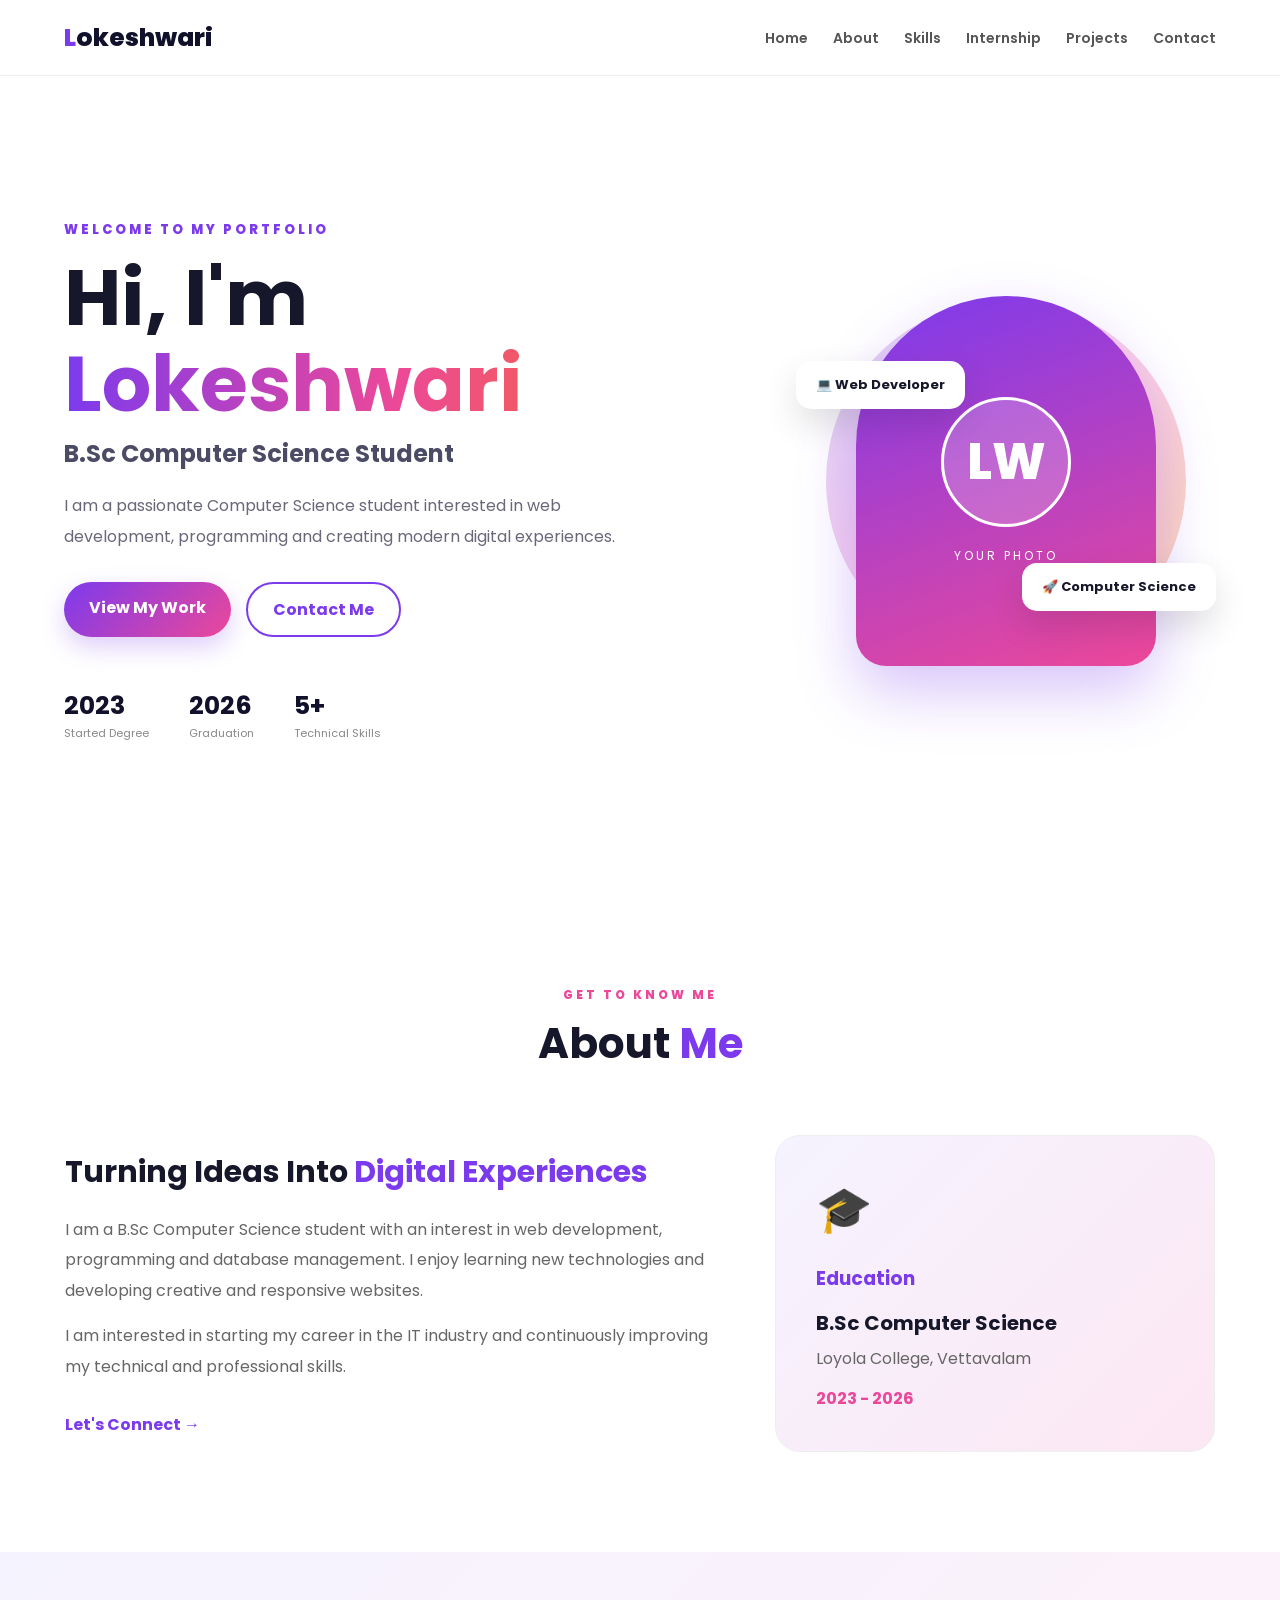
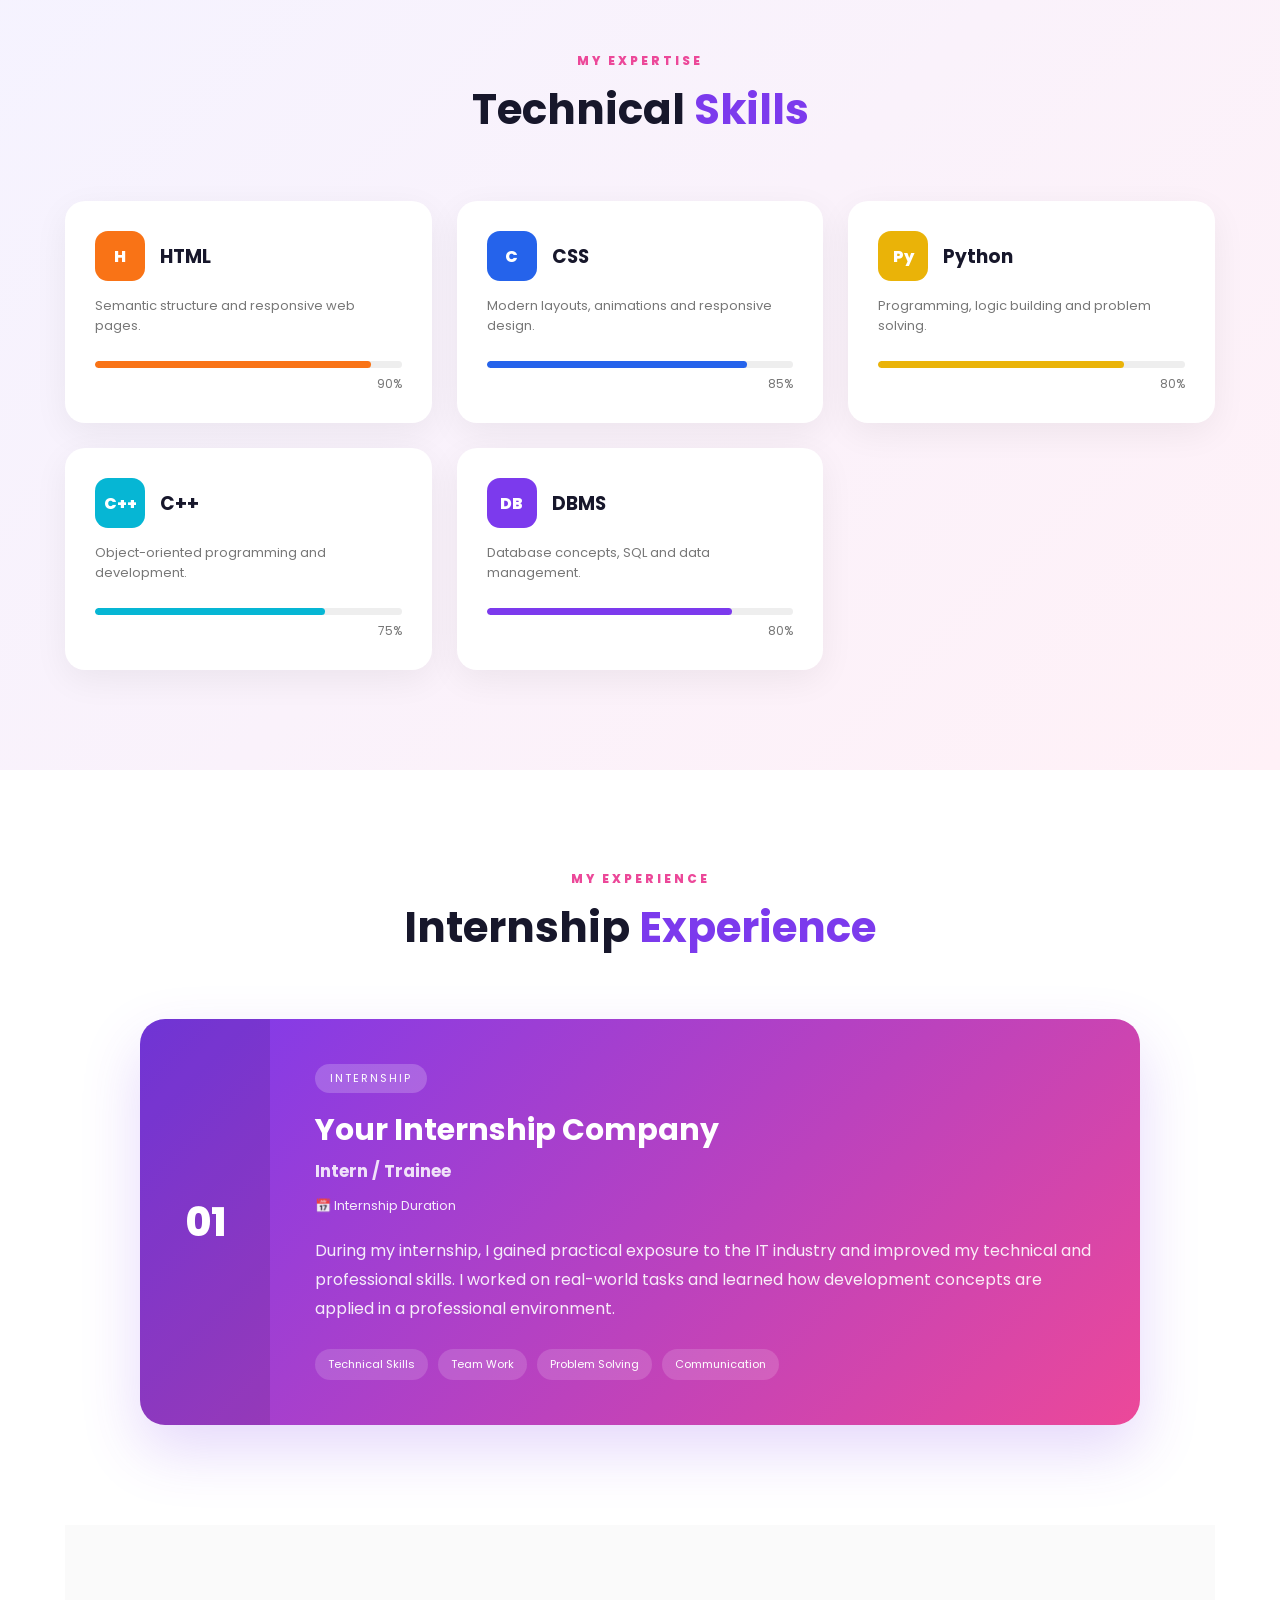
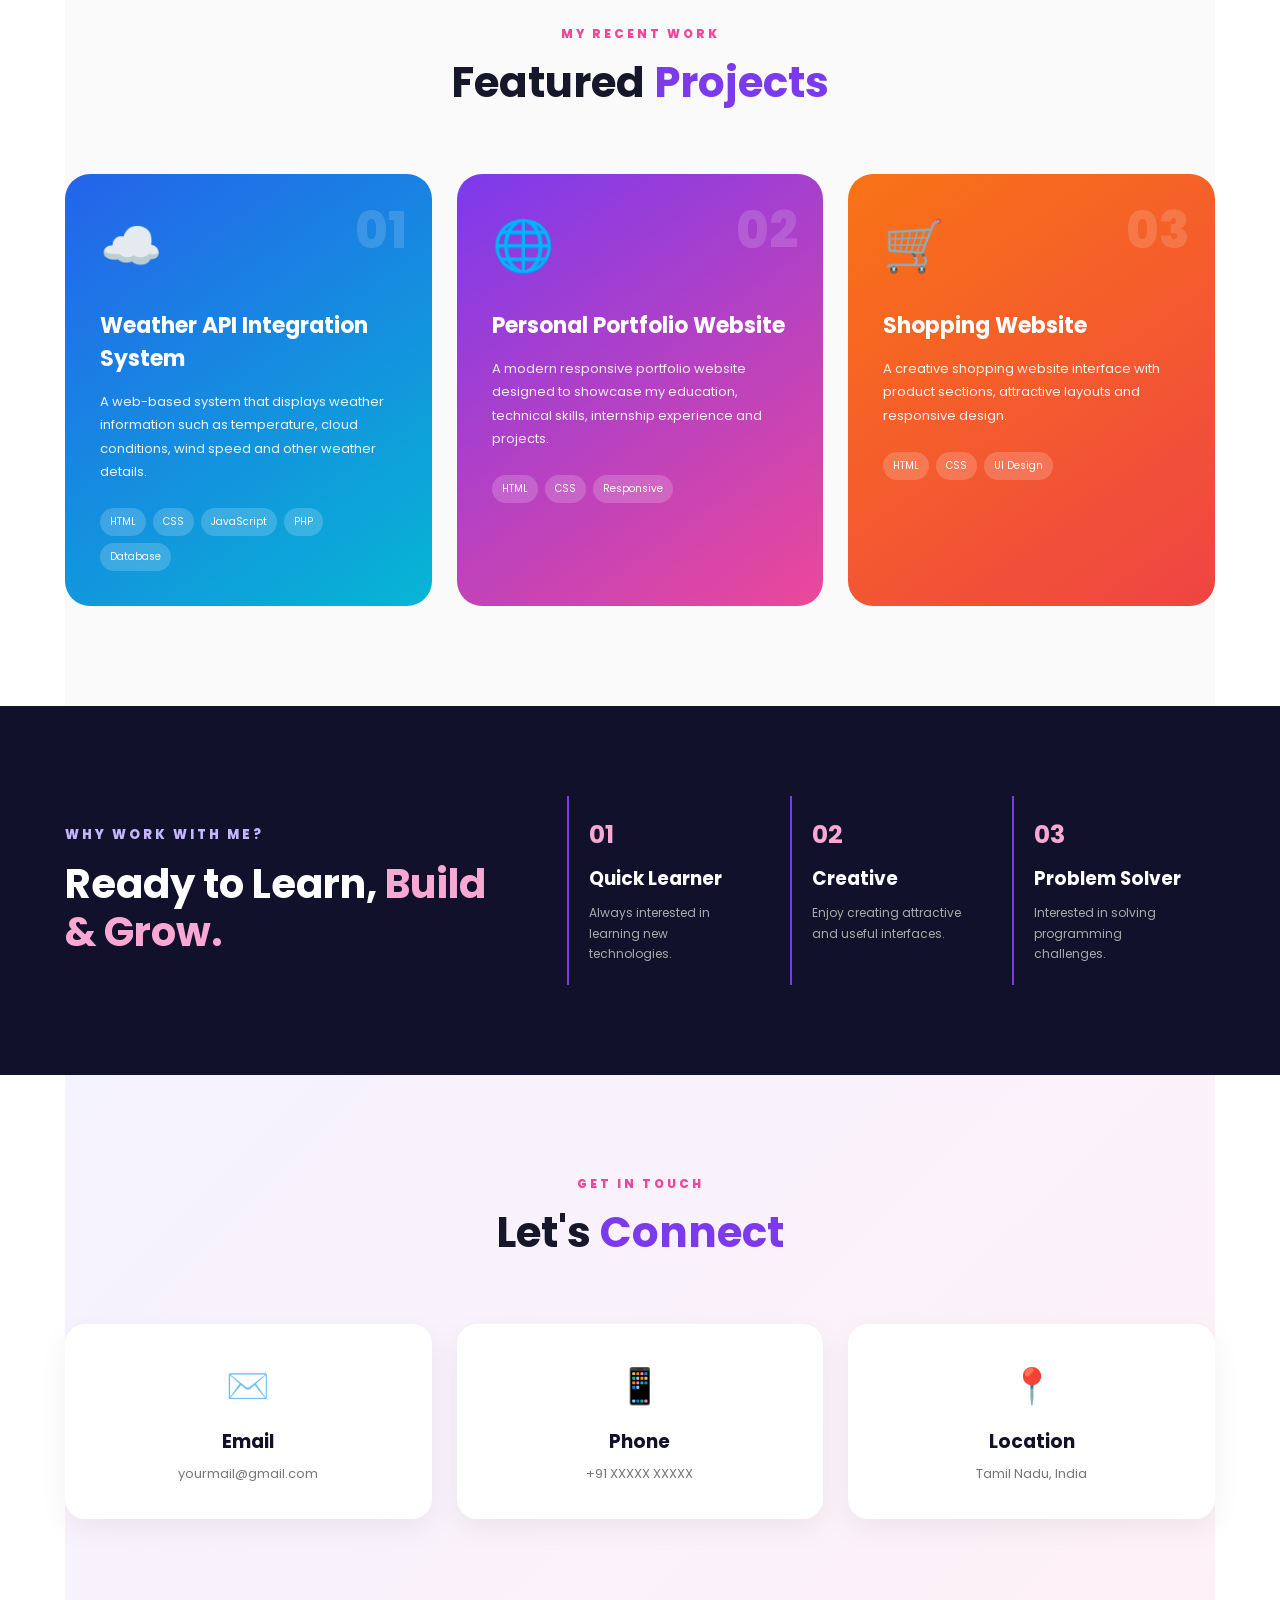
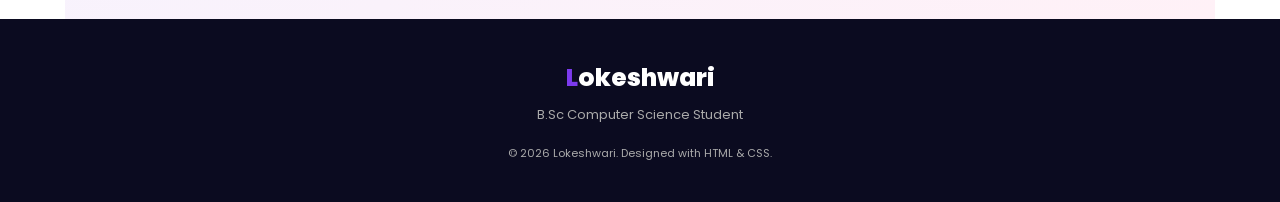
==== index.html @ a5ef6fe6 "file name" ====
<!DOCTYPE html>
<html lang="en">
<head>
    <meta charset="UTF-8">

    <meta name="viewport"
          content="width=device-width, initial-scale=1.0">

    <title>Lokeshwari | Portfolio</title>

    <link rel="stylesheet" href="./portfolio.css">

    <!-- Google Font -->
    <link rel="preconnect" href="https://fonts.googleapis.com">
    <link rel="preconnect"
          href="https://fonts.gstatic.com"
          crossorigin>
    <link href="https://fonts.googleapis.com/css2?family=Poppins:wght@300;400;500;600;700;800&display=swap"
          rel="stylesheet">
</head>

<body>

<!-- ================= NAVBAR ================= -->

<header>
    <nav class="navbar">

        <a href="#home" class="logo">
            <span>L</span>okeshwari
        </a>

        <ul class="nav-links">
            <li><a href="#home">Home</a></li>
            <li><a href="#about">About</a></li>
            <li><a href="#skills">Skills</a></li>
            <li><a href="#internship">Internship</a></li>
            <li><a href="#projects">Projects</a></li>
            <li><a href="#contact">Contact</a></li>
        </ul>

    </nav>
</header>


<!-- ================= HOME ================= -->

<section id="home" class="hero">

    <div class="hero-content">

        <p class="small-title">WELCOME TO MY PORTFOLIO</p>

        <h1>
            Hi, I'm
            <span>Lokeshwari</span>
        </h1>

        <h2>
            B.Sc Computer Science Student
        </h2>

        <p class="hero-description">
            I am a passionate Computer Science student interested in
            web development, programming and creating modern digital
            experiences.
        </p>

        <div class="hero-buttons">
            <a href="#projects" class="btn primary">
                View My Work
            </a>

            <a href="#contact" class="btn secondary">
                Contact Me
            </a>
        </div>

        <div class="quick-info">
            <div>
                <strong>2023</strong>
                <small>Started Degree</small>
            </div>

            <div>
                <strong>2026</strong>
                <small>Graduation</small>
            </div>

            <div>
                <strong>5+</strong>
                <small>Technical Skills</small>
            </div>
        </div>

    </div>


    <div class="hero-photo">

        <div class="circle-bg"></div>

        <!-- Replace this with your photo -->
        <div class="photo-placeholder">
            <div>LW</div>
            <p>YOUR PHOTO</p>
        </div>

        <div class="floating-card card-one">
            💻 Web Developer
        </div>

        <div class="floating-card card-two">
            🚀 Computer Science
        </div>

    </div>

</section>


<!-- ================= ABOUT ================= -->

<section id="about" class="section">

    <div class="section-heading">
        <p>GET TO KNOW ME</p>
        <h2>About <span>Me</span></h2>
    </div>

    <div class="about-grid">

        <div class="about-text">

            <h3>
                Turning Ideas Into
                <span>Digital Experiences</span>
            </h3>

            <p>
                I am a B.Sc Computer Science student with an interest
                in web development, programming and database management.
                I enjoy learning new technologies and developing
                creative and responsive websites.
            </p>

            <p>
                I am interested in starting my career in the IT industry
                and continuously improving my technical and professional
                skills.
            </p>

            <a href="#contact" class="text-link">
                Let's Connect →
            </a>

        </div>


        <div class="education-card">

            <div class="card-icon">🎓</div>

            <h3>Education</h3>

            <h4>B.Sc Computer Science</h4>

            <p>Loyola College, Vettavalam</p>

            <span>2023 - 2026</span>

        </div>

    </div>

</section>


<!-- ================= SKILLS ================= -->

<section id="skills" class="section skills-section">

    <div class="section-heading">
        <p>MY EXPERTISE</p>
        <h2>Technical <span>Skills</span></h2>
    </div>


    <div class="skills-grid">

        <div class="skill-card">
            <div class="skill-top">
                <div class="skill-icon html">H</div>
                <h3>HTML</h3>
            </div>

            <p>Semantic structure and responsive web pages.</p>

            <div class="skill-bar">
                <div class="skill-progress html-progress"></div>
            </div>

            <span>90%</span>
        </div>


        <div class="skill-card">
            <div class="skill-top">
                <div class="skill-icon css">C</div>
                <h3>CSS</h3>
            </div>

            <p>Modern layouts, animations and responsive design.</p>

            <div class="skill-bar">
                <div class="skill-progress css-progress"></div>
            </div>

            <span>85%</span>
        </div>


        <div class="skill-card">
            <div class="skill-top">
                <div class="skill-icon python">Py</div>
                <h3>Python</h3>
            </div>

            <p>Programming, logic building and problem solving.</p>

            <div class="skill-bar">
                <div class="skill-progress python-progress"></div>
            </div>

            <span>80%</span>
        </div>


        <div class="skill-card">
            <div class="skill-top">
                <div class="skill-icon cpp">C++</div>
                <h3>C++</h3>
            </div>

            <p>Object-oriented programming and development.</p>

            <div class="skill-bar">
                <div class="skill-progress cpp-progress"></div>
            </div>

            <span>75%</span>
        </div>


        <div class="skill-card">
            <div class="skill-top">
                <div class="skill-icon db">DB</div>
                <h3>DBMS</h3>
            </div>

            <p>Database concepts, SQL and data management.</p>

            <div class="skill-bar">
                <div class="skill-progress db-progress"></div>
            </div>

            <span>80%</span>
        </div>

    </div>

</section>


<!-- ================= INTERNSHIP ================= -->

<section id="internship" class="section internship-section">

    <div class="section-heading">
        <p>MY EXPERIENCE</p>
        <h2>Internship <span>Experience</span></h2>
    </div>


    <div class="internship-card">

        <div class="internship-number">
            01
        </div>

        <div class="internship-content">

            <div class="internship-tag">
                INTERNSHIP
            </div>

            <h3>Your Internship Company</h3>

            <h4>Intern / Trainee</h4>

            <p class="duration">
                📅 Internship Duration
            </p>

            <p>
                During my internship, I gained practical exposure to
                the IT industry and improved my technical and
                professional skills. I worked on real-world tasks and
                learned how development concepts are applied in a
                professional environment.
            </p>

            <div class="internship-skills">
                <span>Technical Skills</span>
                <span>Team Work</span>
                <span>Problem Solving</span>
                <span>Communication</span>
            </div>

        </div>

    </div>

</section>


<!-- ================= PROJECTS ================= -->

<section id="projects" class="section projects-section">

    <div class="section-heading">
        <p>MY RECENT WORK</p>
        <h2>Featured <span>Projects</span></h2>
    </div>


    <div class="projects-grid">


        <!-- Project 1 -->

        <article class="project-card project-one">

            <div class="project-number">
                01
            </div>

            <div class="project-icon">
                ☁️
            </div>

            <h3>
                Weather API Integration System
            </h3>

            <p>
                A web-based system that displays weather information
                such as temperature, cloud conditions, wind speed and
                other weather details.
            </p>

            <div class="project-tech">
                <span>HTML</span>
                <span>CSS</span>
                <span>JavaScript</span>
                <span>PHP</span>
                <span>Database</span>
            </div>

        </article>


        <!-- Project 2 -->

        <article class="project-card project-two">

            <div class="project-number">
                02
            </div>

            <div class="project-icon">
                🌐
            </div>

            <h3>
                Personal Portfolio Website
            </h3>

            <p>
                A modern responsive portfolio website designed to
                showcase my education, technical skills, internship
                experience and projects.
            </p>

            <div class="project-tech">
                <span>HTML</span>
                <span>CSS</span>
                <span>Responsive</span>
            </div>

        </article>


        <!-- Project 3 -->

        <article class="project-card project-three">

            <div class="project-number">
                03
            </div>

            <div class="project-icon">
                🛒
            </div>

            <h3>
                Shopping Website
            </h3>

            <p>
                A creative shopping website interface with product
                sections, attractive layouts and responsive design.
            </p>

            <div class="project-tech">
                <span>HTML</span>
                <span>CSS</span>
                <span>UI Design</span>
            </div>

        </article>

    </div>

</section>


<!-- ================= WHY ME ================= -->

<section class="why-section">

    <div class="why-content">

        <div>
            <p class="small-title">
                WHY WORK WITH ME?
            </p>

            <h2>
                Ready to Learn,
                <span>Build & Grow.</span>
            </h2>
        </div>


        <div class="why-grid">

            <div>
                <strong>01</strong>
                <h3>Quick Learner</h3>
                <p>
                    Always interested in learning new technologies.
                </p>
            </div>

            <div>
                <strong>02</strong>
                <h3>Creative</h3>
                <p>
                    Enjoy creating attractive and useful interfaces.
                </p>
            </div>

            <div>
                <strong>03</strong>
                <h3>Problem Solver</h3>
                <p>
                    Interested in solving programming challenges.
                </p>
            </div>

        </div>

    </div>

</section>


<!-- ================= CONTACT ================= -->

<section id="contact" class="section contact-section">

    <div class="section-heading">
        <p>GET IN TOUCH</p>
        <h2>Let's <span>Connect</span></h2>
    </div>


    <div class="contact-grid">

        <a href="mailto:yourmail@gmail.com"
           class="contact-card">

            <div>✉️</div>

            <h3>Email</h3>

            <p>
                yourmail@gmail.com
            </p>

        </a>


        <a href="tel:+910000000000"
           class="contact-card">

            <div>📱</div>

            <h3>Phone</h3>

            <p>
                +91 XXXXX XXXXX
            </p>

        </a>


        <div class="contact-card">

            <div>📍</div>

            <h3>Location</h3>

            <p>
                Tamil Nadu, India
            </p>

        </div>

    </div>

</section>


<!-- ================= FOOTER ================= -->

<footer>

    <div class="footer-logo">
        <span>L</span>okeshwari
    </div>

    <p>
        B.Sc Computer Science Student
    </p>

    <p class="copyright">
        © 2026 Lokeshwari. Designed with HTML & CSS.
    </p>

</footer>

</body>
</html>
---- portfolio.css ----
/* =================================================
   GLOBAL
================================================= */

* {
    margin: 0;
    padding: 0;
    box-sizing: border-box;
}

html {
    scroll-behavior: smooth;
}

body {
    font-family: "Poppins", sans-serif;
    background: #fff;
    color: #17172b;
    overflow-x: hidden;
}

a {
    text-decoration: none;
}

:root {
    --purple: #7c3aed;
    --pink: #ec4899;
    --blue: #2563eb;
    --cyan: #06b6d4;
    --orange: #f97316;
    --dark: #11112b;
    --light: #f7f5ff;
}


/* =================================================
   NAVBAR
================================================= */

header {
    position: sticky;
    top: 0;
    z-index: 999;

    background: rgba(255,255,255,0.95);

    backdrop-filter: blur(15px);

    border-bottom: 1px solid #eee;
}

.navbar {
    width: 90%;
    max-width: 1250px;

    min-height: 75px;

    margin: auto;

    display: flex;
    justify-content: space-between;
    align-items: center;
}

.logo {
    font-size: 25px;
    font-weight: 800;

    color: var(--dark);
}

.logo span,
.footer-logo span {
    color: var(--purple);
}

.nav-links {
    display: flex;

    list-style: none;

    gap: 25px;
}

.nav-links a {
    color: #555;

    font-size: 14px;
    font-weight: 600;

    transition: 0.3s;
}

.nav-links a:hover {
    color: var(--purple);
}


/* =================================================
   HERO
================================================= */

.hero {
    min-height: 90vh;

    width: 90%;
    max-width: 1250px;

    margin: auto;

    display: flex;

    align-items: center;

    justify-content: space-between;

    gap: 70px;
}

.hero-content {
    flex: 1;
}

.small-title {
    color: var(--purple);

    font-size: 13px;

    font-weight: 800;

    letter-spacing: 3px;

    margin-bottom: 15px;
}

.hero h1 {
    font-size: clamp(45px, 7vw, 78px);

    line-height: 1.1;

    margin-bottom: 10px;
}

.hero h1 span {
    display: block;

    background:
        linear-gradient(
            90deg,
            #7c3aed,
            #ec4899,
            #f97316
        );

    -webkit-background-clip: text;

    color: transparent;
}

.hero h2 {
    font-size: 24px;

    color: #4b4b65;

    margin-bottom: 20px;
}

.hero-description {
    max-width: 600px;

    color: #68687a;

    line-height: 1.9;

    margin-bottom: 30px;
}


/* BUTTONS */

.hero-buttons {
    display: flex;

    gap: 15px;

    flex-wrap: wrap;
}

.btn {
    padding: 13px 25px;

    border-radius: 50px;

    font-weight: 700;

    transition: 0.3s;
}

.primary {
    color: white;

    background:
        linear-gradient(
            135deg,
            var(--purple),
            var(--pink)
        );

    box-shadow:
        0 10px 25px rgba(124,58,237,.25);
}

.primary:hover {
    transform: translateY(-4px);

    box-shadow:
        0 15px 30px rgba(124,58,237,.35);
}

.secondary {
    color: var(--purple);

    border: 2px solid var(--purple);
}

.secondary:hover {
    background: var(--purple);

    color: white;
}


/* QUICK INFO */

.quick-info {
    display: flex;

    gap: 40px;

    margin-top: 50px;
}

.quick-info div {
    display: flex;

    flex-direction: column;
}

.quick-info strong {
    font-size: 25px;

    color: var(--dark);
}

.quick-info small {
    color: #888;

    font-size: 11px;
}


/* =================================================
   HERO PHOTO
================================================= */

.hero-photo {
    width: 420px;

    height: 500px;

    position: relative;

    display: flex;

    justify-content: center;

    align-items: center;
}

.circle-bg {
    position: absolute;

    width: 360px;
    height: 360px;

    border-radius: 50%;

    background:
        linear-gradient(
            135deg,
            #ddd6fe,
            #fbcfe8,
            #fed7aa
        );

    animation: float 5s ease-in-out infinite;
}

.photo-placeholder {
    position: relative;

    width: 300px;
    height: 370px;

    border-radius: 150px 150px 30px 30px;

    background:
        linear-gradient(
            160deg,
            #7c3aed,
            #ec4899
        );

    display: flex;

    flex-direction: column;

    justify-content: center;

    align-items: center;

    color: white;

    box-shadow:
        0 25px 60px rgba(124,58,237,.3);
}

.photo-placeholder div {
    width: 130px;
    height: 130px;

    border-radius: 50%;

    background: rgba(255,255,255,.2);

    border: 3px solid white;

    display: flex;

    align-items: center;
    justify-content: center;

    font-size: 50px;

    font-weight: 800;
}

.photo-placeholder p {
    margin-top: 20px;

    font-size: 12px;

    letter-spacing: 3px;
}


/* FLOATING CARDS */

.floating-card {
    position: absolute;

    background: white;

    padding: 14px 20px;

    border-radius: 15px;

    font-size: 13px;

    font-weight: 700;

    box-shadow:
        0 15px 35px rgba(0,0,0,.12);

    animation: floating 4s ease-in-out infinite;
}

.card-one {
    left: 0;

    top: 130px;
}

.card-two {
    right: 0;

    bottom: 120px;

    animation-delay: 1s;
}

@keyframes floating {
    0%,100% {
        transform: translateY(0);
    }

    50% {
        transform: translateY(-12px);
    }
}

@keyframes float {
    0%,100% {
        transform: translateY(0);
    }

    50% {
        transform: translateY(-15px);
    }
}


/* =================================================
   COMMON SECTION
================================================= */

.section {
    width: 90%;

    max-width: 1150px;

    margin: auto;

    padding: 100px 0;
}

.section-heading {
    text-align: center;

    margin-bottom: 60px;
}

.section-heading p {
    color: var(--pink);

    font-size: 12px;

    font-weight: 800;

    letter-spacing: 3px;

    margin-bottom: 8px;
}

.section-heading h2 {
    font-size: 42px;
}

.section-heading h2 span {
    color: var(--purple);
}


/* =================================================
   ABOUT
================================================= */

.about-grid {
    display: grid;

    grid-template-columns: 1.5fr 1fr;

    gap: 50px;

    align-items: center;
}

.about-text h3 {
    font-size: 30px;

    margin-bottom: 20px;
}

.about-text h3 span {
    color: var(--purple);
}

.about-text p {
    color: #666;

    line-height: 1.9;

    margin-bottom: 15px;
}

.text-link {
    display: inline-block;

    margin-top: 15px;

    color: var(--purple);

    font-weight: 700;
}

.education-card {
    padding: 40px;

    border-radius: 25px;

    background:
        linear-gradient(
            135deg,
            #f5f3ff,
            #fce7f3
        );

    border: 1px solid #eee;
}

.card-icon {
    font-size: 45px;

    margin-bottom: 20px;
}

.education-card h3 {
    color: var(--purple);

    margin-bottom: 15px;
}

.education-card h4 {
    font-size: 20px;

    margin-bottom: 8px;
}

.education-card p {
    color: #666;

    margin-bottom: 15px;
}

.education-card span {
    color: var(--pink);

    font-weight: 700;
}


/* =================================================
   SKILLS
================================================= */

.skills-section {
    width: 100%;

    max-width: none;

    padding-left: 5%;
    padding-right: 5%;

    background:
        linear-gradient(
            135deg,
            #f5f3ff,
            #fff1f7
        );
}

.skills-grid {
    max-width: 1150px;

    margin: auto;

    display: grid;

    grid-template-columns:
        repeat(3, 1fr);

    gap: 25px;
}

.skill-card {
    background: white;

    padding: 30px;

    border-radius: 20px;

    box-shadow:
        0 10px 35px rgba(0,0,0,.06);

    transition: .3s;
}

.skill-card:hover {
    transform: translateY(-8px);
}

.skill-top {
    display: flex;

    align-items: center;

    gap: 15px;

    margin-bottom: 15px;
}

.skill-icon {
    width: 50px;
    height: 50px;

    border-radius: 13px;

    display: flex;

    justify-content: center;
    align-items: center;

    color: white;

    font-weight: 800;
}

.html {
    background: #f97316;
}

.css {
    background: #2563eb;
}

.python {
    background: #eab308;
}

.cpp {
    background: #06b6d4;
}

.db {
    background: #7c3aed;
}

.skill-card > p {
    color: #777;

    font-size: 13px;

    min-height: 45px;
}

.skill-bar {
    height: 7px;

    background: #eee;

    border-radius: 20px;

    margin-top: 20px;

    overflow: hidden;
}

.skill-progress {
    height: 100%;

    border-radius: 20px;
}

.html-progress {
    width: 90%;
    background: #f97316;
}

.css-progress {
    width: 85%;
    background: #2563eb;
}

.python-progress {
    width: 80%;
    background: #eab308;
}

.cpp-progress {
    width: 75%;
    background: #06b6d4;
}

.db-progress {
    width: 80%;
    background: #7c3aed;
}

.skill-card > span {
    display: block;

    text-align: right;

    font-size: 12px;

    color: #777;

    margin-top: 7px;
}


/* =================================================
   INTERNSHIP
================================================= */

.internship-section {
    background: white;
}

.internship-card {
    max-width: 1000px;

    margin: auto;

    display: grid;

    grid-template-columns: 130px 1fr;

    overflow: hidden;

    border-radius: 25px;

    background:
        linear-gradient(
            135deg,
            #7c3aed,
            #ec4899
        );

    color: white;

    box-shadow:
        0 25px 60px rgba(124,58,237,.2);
}

.internship-number {
    display: flex;

    justify-content: center;
    align-items: center;

    font-size: 40px;

    font-weight: 800;

    background: rgba(0,0,0,.1);
}

.internship-content {
    padding: 45px;
}

.internship-tag {
    display: inline-block;

    padding: 6px 15px;

    border-radius: 50px;

    background: rgba(255,255,255,.2);

    font-size: 11px;

    letter-spacing: 2px;

    margin-bottom: 15px;
}

.internship-content h3 {
    font-size: 30px;

    margin-bottom: 5px;
}

.internship-content h4 {
    font-size: 17px;

    opacity: .85;

    margin-bottom: 10px;
}

.duration {
    font-size: 13px;

    margin-bottom: 20px;
}

.internship-content > p {
    opacity: .9;

    line-height: 1.8;
}

.internship-skills {
    display: flex;

    flex-wrap: wrap;

    gap: 10px;

    margin-top: 25px;
}

.internship-skills span {
    padding: 7px 13px;

    border-radius: 50px;

    background: rgba(255,255,255,.15);

    font-size: 11px;
}


/* =================================================
   PROJECTS
================================================= */

.projects-section {
    background: #fafafa;
}

.projects-grid {
    display: grid;

    grid-template-columns:
        repeat(3, 1fr);

    gap: 25px;
}

.project-card {
    position: relative;

    padding: 35px;

    min-height: 390px;

    border-radius: 25px;

    color: white;

    overflow: hidden;

    transition: .4s;
}

.project-card:hover {
    transform: translateY(-10px);

    box-shadow:
        0 25px 50px rgba(0,0,0,.15);
}

.project-one {
    background:
        linear-gradient(
            145deg,
            #2563eb,
            #06b6d4
        );
}

.project-two {
    background:
        linear-gradient(
            145deg,
            #7c3aed,
            #ec4899
        );
}

.project-three {
    background:
        linear-gradient(
            145deg,
            #f97316,
            #ef4444
        );
}

.project-number {
    position: absolute;

    top: 20px;

    right: 25px;

    font-size: 50px;

    font-weight: 800;

    opacity: .15;
}

.project-icon {
    font-size: 50px;

    margin-bottom: 25px;
}

.project-card h3 {
    font-size: 22px;

    margin-bottom: 15px;
}

.project-card p {
    font-size: 13px;

    line-height: 1.8;

    opacity: .9;

    margin-bottom: 25px;
}

.project-tech {
    display: flex;

    flex-wrap: wrap;

    gap: 7px;
}

.project-tech span {
    background: rgba(255,255,255,.18);

    padding: 6px 10px;

    border-radius: 50px;

    font-size: 10px;
}


/* =================================================
   WHY ME
================================================= */

.why-section {
    width: 100%;

    padding: 90px 5%;

    background: var(--dark);

    color: white;
}

.why-content {
    max-width: 1150px;

    margin: auto;

    display: grid;

    grid-template-columns: 1fr 1.5fr;

    gap: 70px;

    align-items: center;
}

.why-section .small-title {
    color: #c4b5fd;
}

.why-section h2 {
    font-size: 40px;

    line-height: 1.2;
}

.why-section h2 span {
    color: #f9a8d4;
}

.why-grid {
    display: grid;

    grid-template-columns:
        repeat(3,1fr);

    gap: 20px;
}

.why-grid div {
    padding: 20px;

    border-left: 2px solid #7c3aed;
}

.why-grid strong {
    color: #f9a8d4;

    font-size: 25px;
}

.why-grid h3 {
    margin: 10px 0;
}

.why-grid p {
    color: #aaa;

    font-size: 12px;

    line-height: 1.7;
}


/* =================================================
   CONTACT
================================================= */

.contact-section {
    background:
        linear-gradient(
            135deg,
            #f5f3ff,
            #fff1f7
        );
}

.contact-grid {
    display: grid;

    grid-template-columns:
        repeat(3,1fr);

    gap: 25px;
}

.contact-card {
    padding: 35px;

    background: white;

    border-radius: 20px;

    text-align: center;

    color: var(--dark);

    box-shadow:
        0 10px 30px rgba(0,0,0,.06);

    transition: .3s;
}

.contact-card:hover {
    transform: translateY(-7px);

    color: var(--purple);
}

.contact-card > div {
    font-size: 35px;

    margin-bottom: 15px;
}

.contact-card h3 {
    margin-bottom: 8px;
}

.contact-card p {
    color: #777;

    font-size: 13px;
}


/* =================================================
   FOOTER
================================================= */

footer {
    padding: 40px 20px;

    text-align: center;

    background: #0b0b20;

    color: white;
}

.footer-logo {
    font-size: 25px;

    font-weight: 800;

    margin-bottom: 8px;
}

footer p {
    color: #aaa;

    font-size: 13px;
}

.copyright {
    margin-top: 20px;

    font-size: 11px;
}


/* =================================================
   TABLET
================================================= */

@media (max-width: 950px) {

    .nav-links {
        gap: 12px;
    }

    .nav-links a {
        font-size: 12px;
    }

    .hero {
        gap: 30px;
    }

    .hero-photo {
        width: 350px;
    }

    .photo-placeholder {
        width: 250px;
        height: 320px;
    }

    .circle-bg {
        width: 300px;
        height: 300px;
    }

    .skills-grid {
        grid-template-columns:
            repeat(2,1fr);
    }

    .projects-grid {
        grid-template-columns:
            repeat(2,1fr);
    }

    .why-content {
        grid-template-columns: 1fr;
    }
}


/* =================================================
   MOBILE
================================================= */

@media (max-width: 700px) {

    header {
        position: relative;
    }

    .navbar {
        flex-direction: column;

        padding: 18px 0;

        gap: 15px;
    }

    .nav-links {
        justify-content: center;

        flex-wrap: wrap;

        gap: 10px 15px;
    }


    /* HERO */

    .hero {
        flex-direction: column;

        text-align: center;

        padding: 70px 0;

        min-height: auto;
    }

    .hero-description {
        margin-left: auto;
        margin-right: auto;
    }

    .hero-buttons {
        justify-content: center;
    }

    .quick-info {
        justify-content: center;

        gap: 25px;
    }

    .hero-photo {
        width: 100%;

        height: 400px;
    }

    .card-one {
        left: 5%;
    }

    .card-two {
        right: 5%;
    }


    /* SECTIONS */

    .section {
        padding: 70px 0;
    }

    .section-heading {
        margin-bottom: 40px;
    }

    .section-heading h2 {
        font-size: 32px;
    }


    /* ABOUT */

    .about-grid {
        grid-template-columns: 1fr;

        gap: 30px;
    }


    /* SKILLS */

    .skills-grid {
        grid-template-columns: 1fr;
    }


    /* INTERNSHIP */

    .internship-card {
        grid-template-columns: 1fr;
    }

    .internship-number {
        padding: 15px;

        font-size: 30px;
    }

    .internship-content {
        padding: 30px;
    }


    /* PROJECTS */

    .projects-grid {
        grid-template-columns: 1fr;
    }


    /* WHY */

    .why-section h2 {
        font-size: 32px;
    }

    .why-grid {
        grid-template-columns: 1fr;
    }


    /* CONTACT */

    .contact-grid {
        grid-template-columns: 1fr;
    }
}


/* =================================================
   SMALL MOBILE
================================================= */

@media (max-width: 400px) {

    .hero h1 {
        font-size: 42px;
    }

    .hero h2 {
        font-size: 18px;
    }

    .photo-placeholder {
        width: 220px;
        height: 290px;
    }

    .circle-bg {
        width: 270px;
        height: 270px;
    }

    .floating-card {
        font-size: 10px;

        padding: 10px 12px;
    }

    .quick-info {
        gap: 15px;
    }

    .quick-info strong {
        font-size: 20px;
    }
}
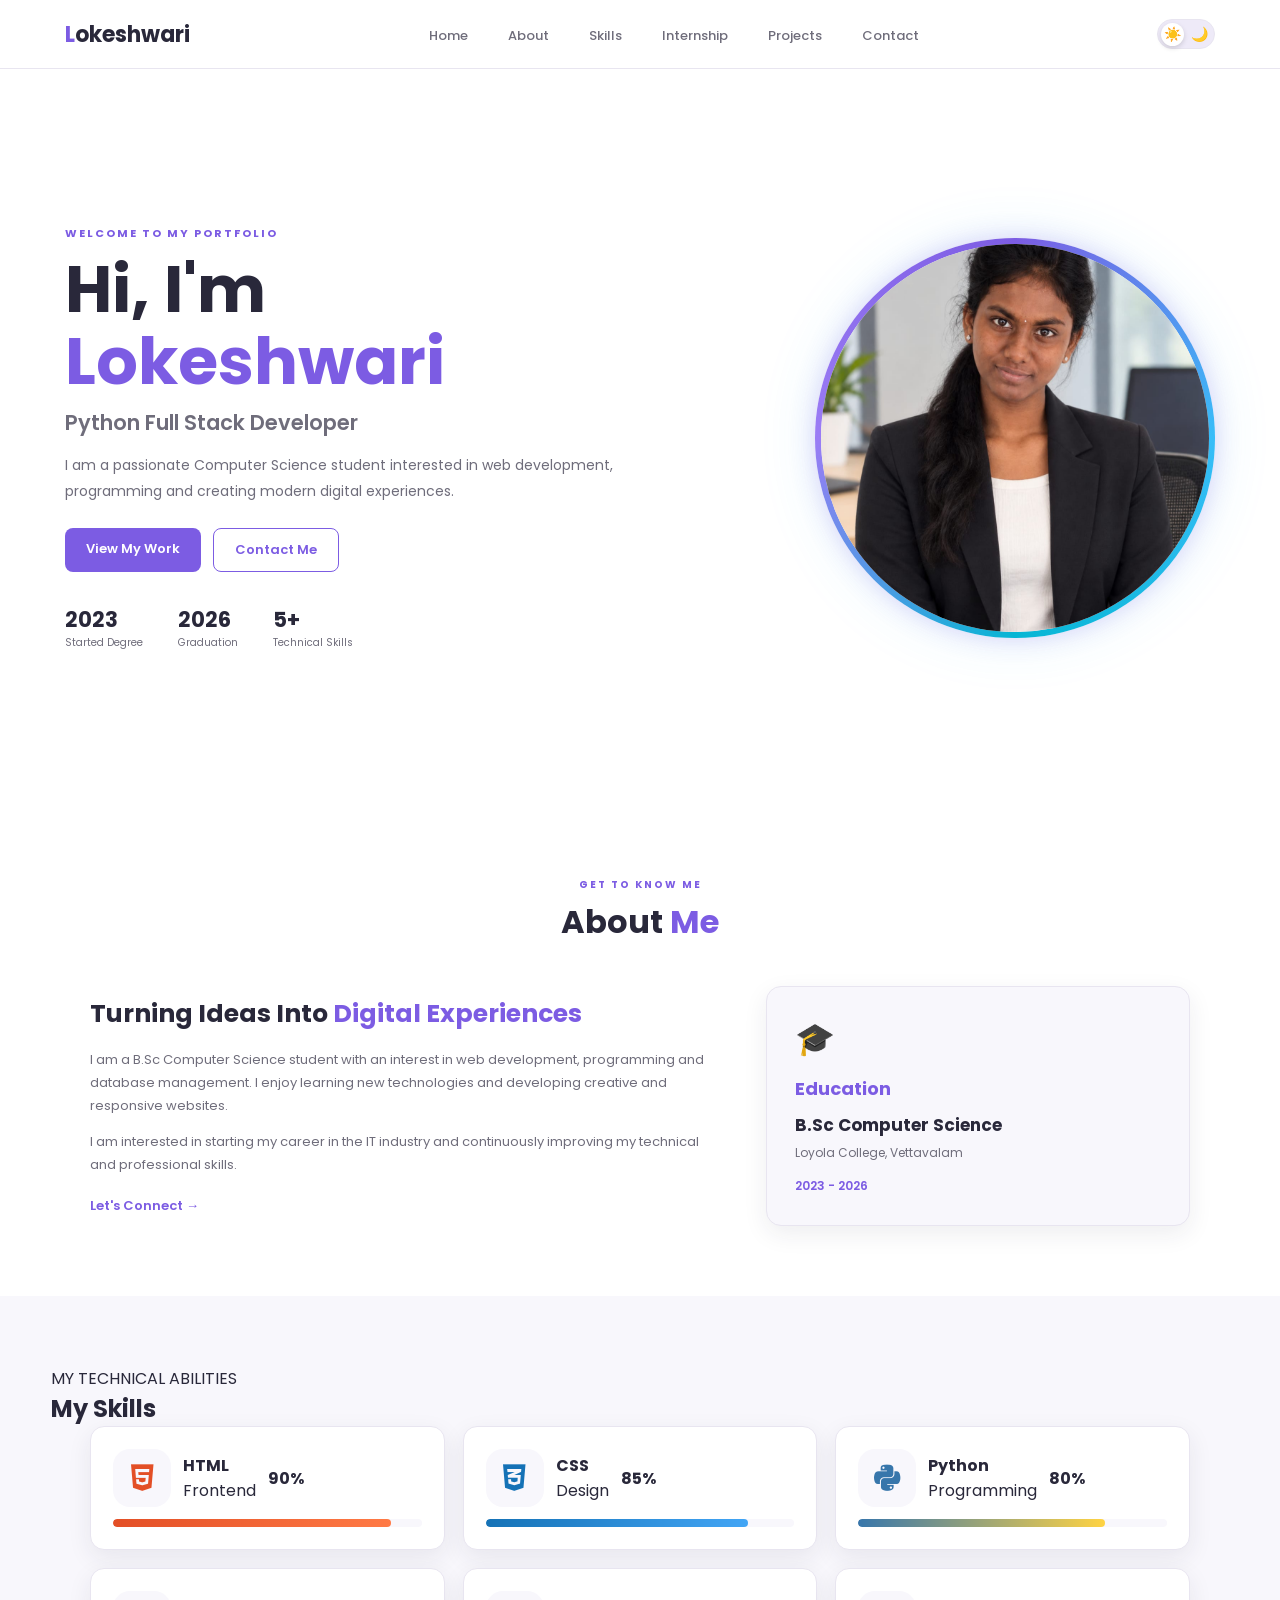
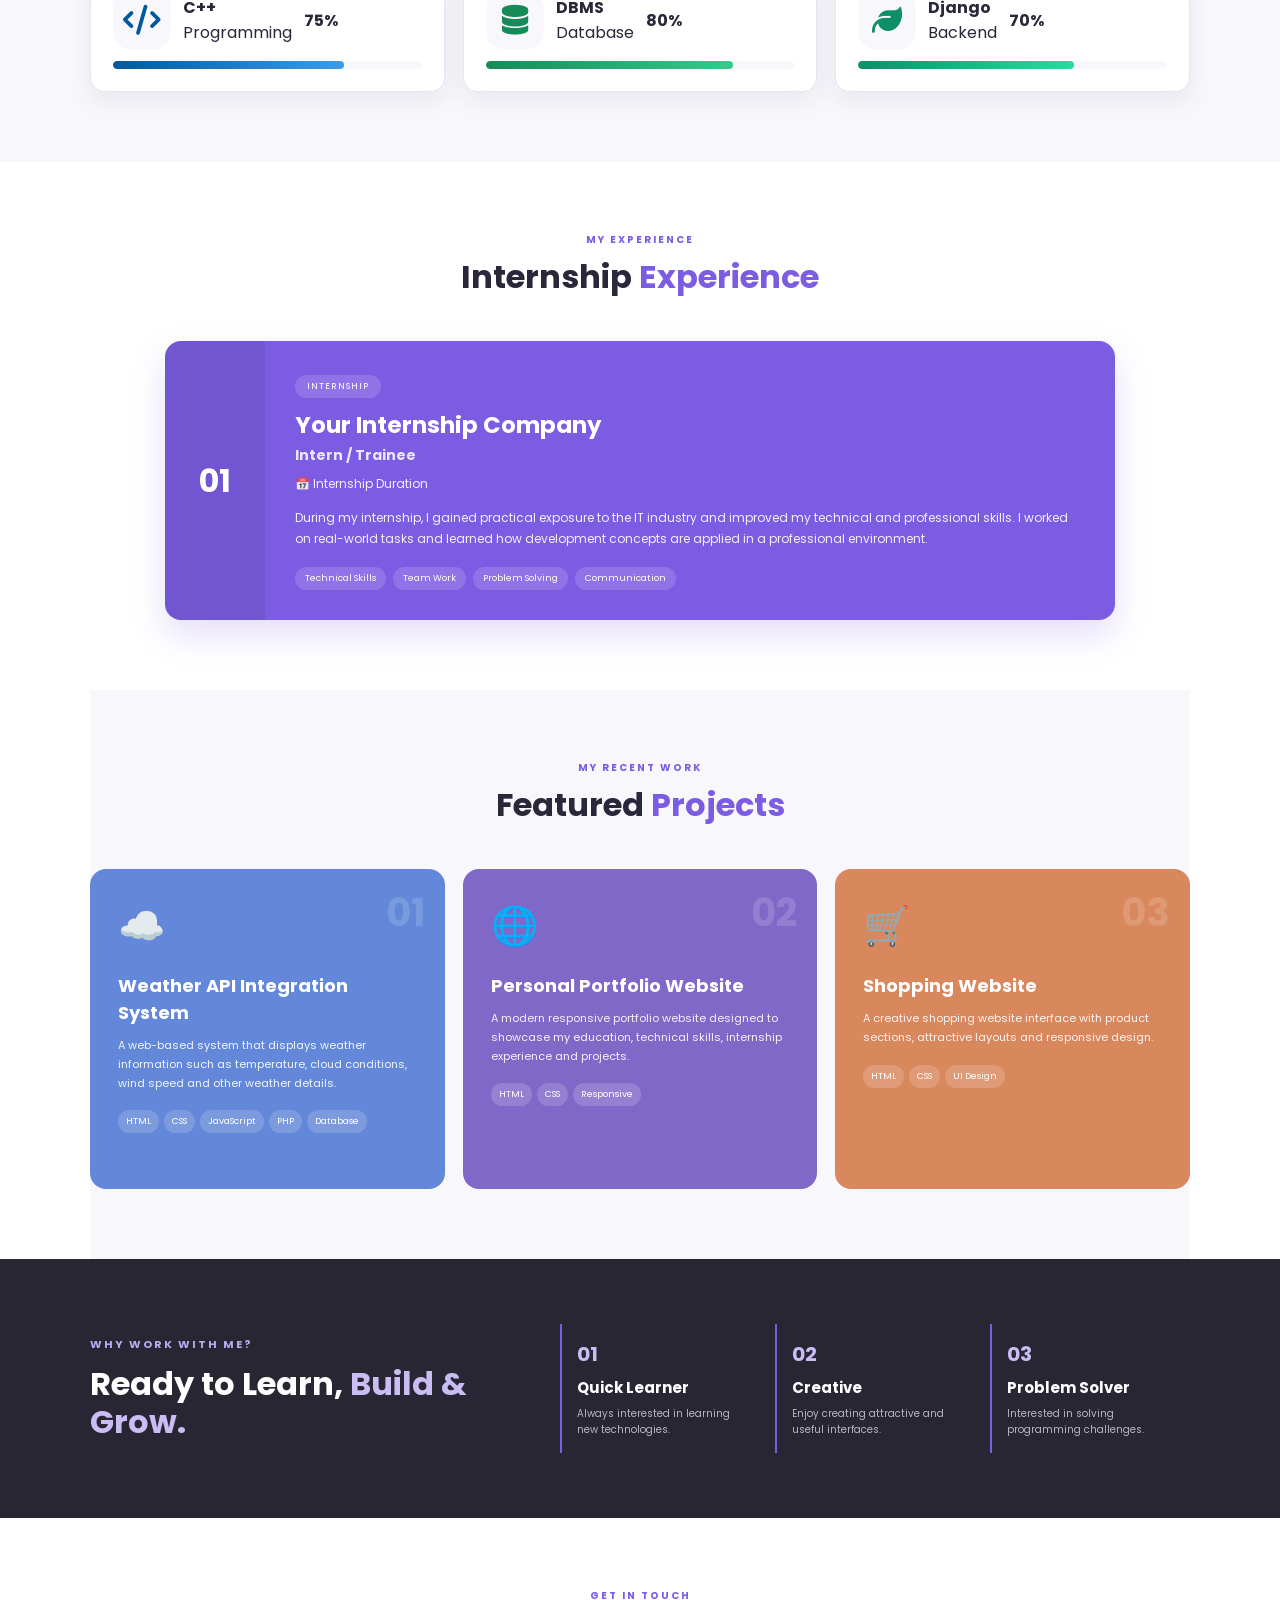
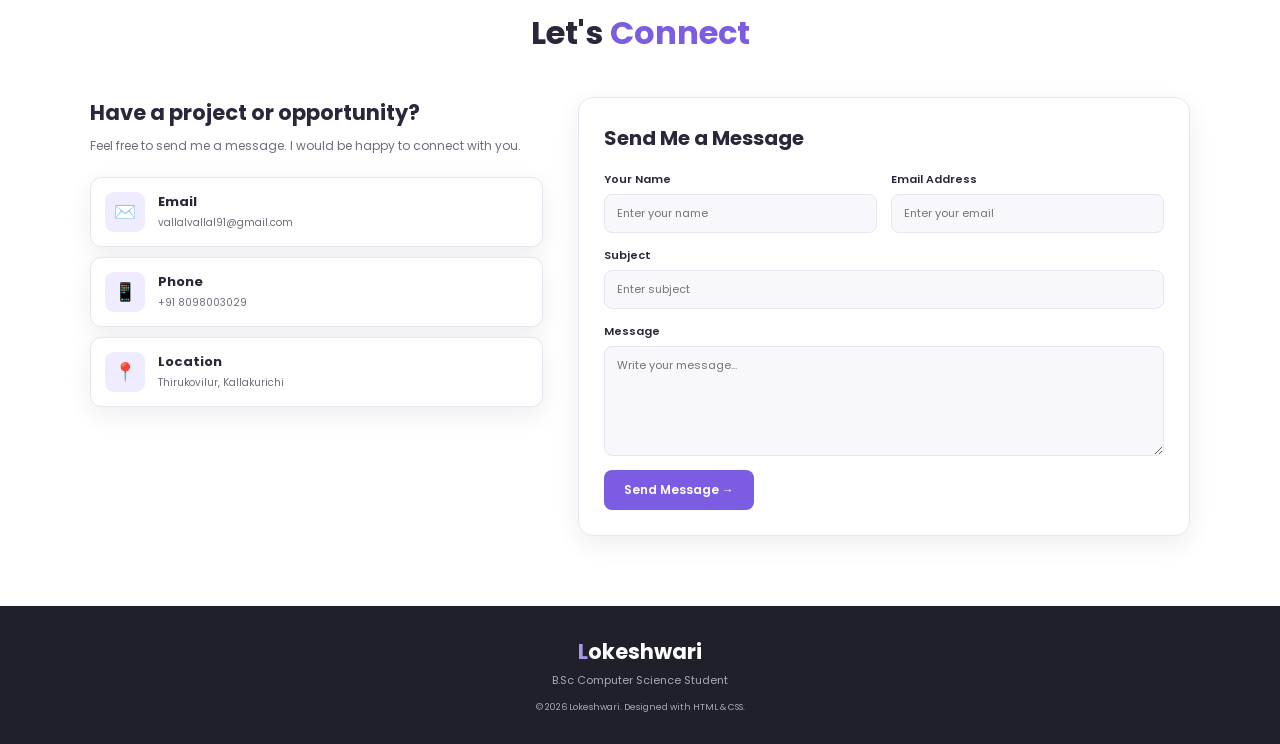
==== commit 9782b7d2: "changed image" ====
--- a/index.html
+++ b/index.html
@@ -1,565 +1,795 @@
 <!DOCTYPE html>
 <html lang="en">
+
 <head>
     <meta charset="UTF-8">
-
-    <meta name="viewport"
-          content="width=device-width, initial-scale=1.0">
+    <meta name="viewport" content="width=device-width, initial-scale=1.0">
 
     <title>Lokeshwari | Portfolio</title>
 
-    <link rel="stylesheet" href="./portfolio.css">
+    <link rel="stylesheet" href="index.css">
 
     <!-- Google Font -->
     <link rel="preconnect" href="https://fonts.googleapis.com">
-    <link rel="preconnect"
-          href="https://fonts.gstatic.com"
-          crossorigin>
-    <link href="https://fonts.googleapis.com/css2?family=Poppins:wght@300;400;500;600;700;800&display=swap"
-          rel="stylesheet">
+    <link rel="preconnect" href="https://fonts.gstatic.com" crossorigin>
+    <!-- Font Awesome Icons -->
+   <link rel="stylesheet"
+      href="https://cdnjs.cloudflare.com/ajax/libs/font-awesome/6.5.2/css/all.min.css">
+
+    <link href="https://fonts.googleapis.com/css2?family=Poppins:wght@400;500;600;700&display=swap"
+        rel="stylesheet">
 </head>
 
 <body>
 
-<!-- ================= NAVBAR ================= -->
-
-<header>
-    <nav class="navbar">
-
-        <a href="#home" class="logo">
+    <!-- ================= NAVBAR ================= -->
+
+    <header>
+
+        <nav class="navbar">
+
+            <a href="#home" class="logo">
+                <span>L</span>okeshwari
+            </a>
+
+            <ul class="nav-links">
+                <li><a href="#home">Home</a></li>
+                <li><a href="#about">About</a></li>
+                <li><a href="#skills">Skills</a></li>
+                <li><a href="#internship">Internship</a></li>
+                <li><a href="#projects">Projects</a></li>
+                <li><a href="#contact">Contact</a></li>
+            </ul>
+
+            <!-- Theme Switch -->
+            <label class="theme-switch">
+                <input type="checkbox" id="theme-checkbox">
+                <span class="slider">
+                    <span class="sun">☀️</span>
+                    <span class="moon">🌙</span>
+                </span>
+            </label>
+
+        </nav>
+
+    </header>
+
+
+    <!-- ================= HOME ================= -->
+
+    <section id="home" class="hero">
+
+        <div class="hero-content">
+
+            <p class="small-title">WELCOME TO MY PORTFOLIO</p>
+
+            <h1>
+                Hi, I'm
+                <span>Lokeshwari</span>
+            </h1>
+
+            <h2>Python Full Stack Developer</h2>
+
+            <p class="hero-description">
+                I am a passionate Computer Science student interested in
+                web development, programming and creating modern digital
+                experiences.
+            </p>
+
+            <div class="hero-buttons">
+
+                <a href="#projects" class="btn primary">
+                    View My Work
+                </a>
+
+                <a href="#contact" class="btn secondary">
+                    Contact Me
+                </a>
+
+            </div>
+
+            <div class="quick-info">
+
+                <div>
+                    <strong>2023</strong>
+                    <small>Started Degree</small>
+                </div>
+
+                <div>
+                    <strong>2026</strong>
+                    <small>Graduation</small>
+                </div>
+
+                <div>
+                    <strong>5+</strong>
+                    <small>Technical Skills</small>
+                </div>
+
+            </div>
+
+        </div>
+
+
+        <div class="hero-photo">
+
+            <div class="circle-bg">
+                    <img src="./lourdu.jpeg">
+                <p>YOUR PHOTO</p>
+            </div>
+
+        </div>
+
+    </section>
+
+
+    <!-- ================= ABOUT ================= -->
+
+    <section id="about" class="section">
+
+        <div class="section-heading">
+
+            <p>GET TO KNOW ME</p>
+
+            <h2>
+                About <span>Me</span>
+            </h2>
+
+        </div>
+
+
+        <div class="about-grid">
+
+            <div class="about-text">
+
+                <h3>
+                    Turning Ideas Into
+                    <span>Digital Experiences</span>
+                </h3>
+
+                <p>
+                    I am a B.Sc Computer Science student with an interest
+                    in web development, programming and database management.
+                    I enjoy learning new technologies and developing
+                    creative and responsive websites.
+                </p>
+
+                <p>
+                    I am interested in starting my career in the IT industry
+                    and continuously improving my technical and professional
+                    skills.
+                </p>
+
+                <a href="#contact" class="text-link">
+                    Let's Connect →
+                </a>
+
+            </div>
+
+
+            <div class="education-card">
+
+                <div class="card-icon">🎓</div>
+
+                <h3>Education</h3>
+
+                <h4>B.Sc Computer Science</h4>
+
+                <p>Loyola College, Vettavalam</p>
+
+                <span>2023 - 2026</span>
+
+            </div>
+
+        </div>
+
+    </section>
+
+
+    <!-- ================= SKILLS ================= -->
+
+    <!-- =====================================
+     SKILLS
+     ===================================== -->
+
+<section id="skills" class="section skills-section">
+
+    <div class="section-title">
+
+        <p>MY TECHNICAL ABILITIES</p>
+
+        <h2>
+            My <span>Skills</span>
+        </h2>
+
+    </div>
+
+
+    <div class="skills-grid">
+
+
+        <!-- HTML -->
+
+        <div class="skill-card html-card">
+
+            <div class="skill-top">
+
+                <div class="skill-icon html-icon">
+                    <i class="fa-brands fa-html5"></i>
+                </div>
+
+                <div class="skill-name">
+
+                    <h3>HTML</h3>
+
+                    <span>Frontend</span>
+
+                </div>
+
+                <strong>90%</strong>
+
+            </div>
+
+            <div class="skill-progress">
+                <span class="html-progress"></span>
+            </div>
+
+        </div>
+
+
+        <!-- CSS -->
+
+        <div class="skill-card css-card">
+
+            <div class="skill-top">
+
+                <div class="skill-icon css-icon">
+                    <i class="fa-brands fa-css3-alt"></i>
+                </div>
+
+                <div class="skill-name">
+
+                    <h3>CSS</h3>
+
+                    <span>Design</span>
+
+                </div>
+
+                <strong>85%</strong>
+
+            </div>
+
+            <div class="skill-progress">
+                <span class="css-progress"></span>
+            </div>
+
+        </div>
+
+
+        <!-- PYTHON -->
+
+        <div class="skill-card python-card">
+
+            <div class="skill-top">
+
+                <div class="skill-icon python-icon">
+                    <i class="fa-brands fa-python"></i>
+                </div>
+
+                <div class="skill-name">
+
+                    <h3>Python</h3>
+
+                    <span>Programming</span>
+
+                </div>
+
+                <strong>80%</strong>
+
+            </div>
+
+            <div class="skill-progress">
+                <span class="python-progress"></span>
+            </div>
+
+        </div>
+
+
+        <!-- C++ -->
+
+        <div class="skill-card cpp-card">
+
+            <div class="skill-top">
+
+                <div class="skill-icon cpp-icon">
+                    <i class="fa-solid fa-code"></i>
+                </div>
+
+                <div class="skill-name">
+
+                    <h3>C++</h3>
+
+                    <span>Programming</span>
+
+                </div>
+
+                <strong>75%</strong>
+
+            </div>
+
+            <div class="skill-progress">
+                <span class="cpp-progress"></span>
+            </div>
+
+        </div>
+
+
+        <!-- DBMS -->
+
+        <div class="skill-card db-card">
+
+            <div class="skill-top">
+
+                <div class="skill-icon db-icon">
+                    <i class="fa-solid fa-database"></i>
+                </div>
+
+                <div class="skill-name">
+
+                    <h3>DBMS</h3>
+
+                    <span>Database</span>
+
+                </div>
+
+                <strong>80%</strong>
+
+            </div>
+
+            <div class="skill-progress">
+                <span class="db-progress"></span>
+            </div>
+
+        </div>
+
+
+        <!-- DJANGO -->
+
+        <div class="skill-card django-card">
+
+            <div class="skill-top">
+
+                <div class="skill-icon django-icon">
+                    <i class="fa-solid fa-leaf"></i>
+                </div>
+
+                <div class="skill-name">
+
+                    <h3>Django</h3>
+
+                    <span>Backend</span>
+
+                </div>
+
+                <strong>70%</strong>
+
+            </div>
+
+            <div class="skill-progress">
+                <span class="django-progress"></span>
+            </div>
+
+        </div>
+
+    </div>
+
+</section>
+
+
+    <!-- ================= INTERNSHIP ================= -->
+
+    <section id="internship" class="section internship-section">
+
+        <div class="section-heading">
+
+            <p>MY EXPERIENCE</p>
+
+            <h2>
+                Internship <span>Experience</span>
+            </h2>
+
+        </div>
+
+
+        <div class="internship-card">
+
+            <div class="internship-number">
+                01
+            </div>
+
+            <div class="internship-content">
+
+                <div class="internship-tag">
+                    INTERNSHIP
+                </div>
+
+                <h3>Your Internship Company</h3>
+
+                <h4>Intern / Trainee</h4>
+
+                <p class="duration">
+                    📅 Internship Duration
+                </p>
+
+                <p>
+                    During my internship, I gained practical exposure to
+                    the IT industry and improved my technical and
+                    professional skills. I worked on real-world tasks
+                    and learned how development concepts are applied
+                    in a professional environment.
+                </p>
+
+                <div class="internship-skills">
+                    <span>Technical Skills</span>
+                    <span>Team Work</span>
+                    <span>Problem Solving</span>
+                    <span>Communication</span>
+                </div>
+
+            </div>
+
+        </div>
+
+    </section>
+
+
+    <!-- ================= PROJECTS ================= -->
+
+    <section id="projects" class="section projects-section">
+
+        <div class="section-heading">
+
+            <p>MY RECENT WORK</p>
+
+            <h2>
+                Featured <span>Projects</span>
+            </h2>
+
+        </div>
+
+
+        <div class="projects-grid">
+
+
+            <!-- Project 1 -->
+
+            <article class="project-card project-one">
+
+                <div class="project-number">
+                    01
+                </div>
+
+                <div class="project-icon">
+                    ☁️
+                </div>
+
+                <h3>
+                    Weather API Integration System
+                </h3>
+
+                <p>
+                    A web-based system that displays weather information
+                    such as temperature, cloud conditions, wind speed
+                    and other weather details.
+                </p>
+
+                <div class="project-tech">
+                    <span>HTML</span>
+                    <span>CSS</span>
+                    <span>JavaScript</span>
+                    <span>PHP</span>
+                    <span>Database</span>
+                </div>
+
+            </article>
+
+
+            <!-- Project 2 -->
+
+            <article class="project-card project-two">
+
+                <div class="project-number">
+                    02
+                </div>
+
+                <div class="project-icon">
+                    🌐
+                </div>
+
+                <h3>
+                    Personal Portfolio Website
+                </h3>
+
+                <p>
+                    A modern responsive portfolio website designed to
+                    showcase my education, technical skills, internship
+                    experience and projects.
+                </p>
+
+                <div class="project-tech">
+                    <span>HTML</span>
+                    <span>CSS</span>
+                    <span>Responsive</span>
+                </div>
+
+            </article>
+
+
+            <!-- Project 3 -->
+
+            <article class="project-card project-three">
+
+                <div class="project-number">
+                    03
+                </div>
+
+                <div class="project-icon">
+                    🛒
+                </div>
+
+                <h3>
+                    Shopping Website
+                </h3>
+
+                <p>
+                    A creative shopping website interface with product
+                    sections, attractive layouts and responsive design.
+                </p>
+
+                <div class="project-tech">
+                    <span>HTML</span>
+                    <span>CSS</span>
+                    <span>UI Design</span>
+                </div>
+
+            </article>
+
+        </div>
+
+    </section>
+
+
+    <!-- ================= WHY ME ================= -->
+
+    <section class="why-section">
+
+        <div class="why-content">
+
+            <div>
+
+                <p class="small-title">
+                    WHY WORK WITH ME?
+                </p>
+
+                <h2>
+                    Ready to Learn,
+                    <span>Build & Grow.</span>
+                </h2>
+
+            </div>
+
+
+            <div class="why-grid">
+
+                <div>
+                    <strong>01</strong>
+                    <h3>Quick Learner</h3>
+                    <p>
+                        Always interested in learning new technologies.
+                    </p>
+                </div>
+
+                <div>
+                    <strong>02</strong>
+                    <h3>Creative</h3>
+                    <p>
+                        Enjoy creating attractive and useful interfaces.
+                    </p>
+                </div>
+
+                <div>
+                    <strong>03</strong>
+                    <h3>Problem Solver</h3>
+                    <p>
+                        Interested in solving programming challenges.
+                    </p>
+                </div>
+
+            </div>
+
+        </div>
+
+    </section>
+
+
+    <!-- ================= CONTACT ================= -->
+
+    <section id="contact" class="section contact-section">
+
+        <div class="section-heading">
+
+            <p>GET IN TOUCH</p>
+
+            <h2>
+                Let's <span>Connect</span>
+            </h2>
+
+        </div>
+
+
+        <div class="contact-wrapper">
+
+
+            <!-- Contact Information -->
+
+            <div class="contact-info">
+
+                <h3>
+                    Have a project or opportunity?
+                </h3>
+
+                <p>
+                    Feel free to send me a message. I would be happy
+                    to connect with you.
+                </p>
+
+
+                <a href="mailto:vallalvallal91@gmail.com"
+                    class="contact-card">
+
+                    <div>✉️</div>
+
+                    <div>
+                        <h4>Email</h4>
+                        <p>vallalvallal91@gmail.com</p>
+                    </div>
+
+                </a>
+
+
+                <a href="tel:+918098003029"
+                    class="contact-card">
+
+                    <div>📱</div>
+
+                    <div>
+                        <h4>Phone</h4>
+                        <p>+91 8098003029</p>
+                    </div>
+
+                </a>
+
+
+                <div class="contact-card">
+
+                    <div>📍</div>
+
+                    <div>
+                        <h4>Location</h4>
+                        <p>Thirukovilur, Kallakurichi</p>
+                    </div>
+
+                </div>
+
+            </div>
+
+
+            <!-- Message Form -->
+
+            <div class="contact-form">
+
+                <h3>Send Me a Message</h3>
+
+                <form action="#" method="post">
+
+                    <div class="form-row">
+
+                        <div class="form-group">
+
+                            <label for="name">
+                                Your Name
+                            </label>
+
+                            <input
+                                type="text"
+                                id="name"
+                                name="name"
+                                placeholder="Enter your name"
+                                required>
+
+                        </div>
+
+
+                        <div class="form-group">
+
+                            <label for="email">
+                                Email Address
+                            </label>
+
+                            <input
+                                type="email"
+                                id="email"
+                                name="email"
+                                placeholder="Enter your email"
+                                required>
+
+                        </div>
+
+                    </div>
+
+
+                    <div class="form-group">
+
+                        <label for="subject">
+                            Subject
+                        </label>
+
+                        <input
+                            type="text"
+                            id="subject"
+                            name="subject"
+                            placeholder="Enter subject"
+                            required>
+
+                    </div>
+
+
+                    <div class="form-group">
+
+                        <label for="message">
+                            Message
+                        </label>
+
+                        <textarea
+                            id="message"
+                            name="message"
+                            rows="5"
+                            placeholder="Write your message..."
+                            required></textarea>
+
+                    </div>
+
+
+                    <button type="submit" class="send-btn">
+                        Send Message →
+                    </button>
+
+                </form>
+
+            </div>
+
+        </div>
+
+    </section>
+
+
+    <!-- ================= FOOTER ================= -->
+
+    <footer>
+
+        <div class="footer-logo">
             <span>L</span>okeshwari
-        </a>
-
-        <ul class="nav-links">
-            <li><a href="#home">Home</a></li>
-            <li><a href="#about">About</a></li>
-            <li><a href="#skills">Skills</a></li>
-            <li><a href="#internship">Internship</a></li>
-            <li><a href="#projects">Projects</a></li>
-            <li><a href="#contact">Contact</a></li>
-        </ul>
-
-    </nav>
-</header>
-
-
-<!-- ================= HOME ================= -->
-
-<section id="home" class="hero">
-
-    <div class="hero-content">
-
-        <p class="small-title">WELCOME TO MY PORTFOLIO</p>
-
-        <h1>
-            Hi, I'm
-            <span>Lokeshwari</span>
-        </h1>
-
-        <h2>
+        </div>
+
+        <p>
             B.Sc Computer Science Student
-        </h2>
-
-        <p class="hero-description">
-            I am a passionate Computer Science student interested in
-            web development, programming and creating modern digital
-            experiences.
         </p>
 
-        <div class="hero-buttons">
-            <a href="#projects" class="btn primary">
-                View My Work
-            </a>
-
-            <a href="#contact" class="btn secondary">
-                Contact Me
-            </a>
-        </div>
-
-        <div class="quick-info">
-            <div>
-                <strong>2023</strong>
-                <small>Started Degree</small>
-            </div>
-
-            <div>
-                <strong>2026</strong>
-                <small>Graduation</small>
-            </div>
-
-            <div>
-                <strong>5+</strong>
-                <small>Technical Skills</small>
-            </div>
-        </div>
-
-    </div>
-
-
-    <div class="hero-photo">
-
-        <div class="circle-bg"></div>
-
-        <!-- Replace this with your photo -->
-        <div class="photo-placeholder">
-            <div>LW</div>
-            <p>YOUR PHOTO</p>
-        </div>
-
-        <div class="floating-card card-one">
-            💻 Web Developer
-        </div>
-
-        <div class="floating-card card-two">
-            🚀 Computer Science
-        </div>
-
-    </div>
-
-</section>
-
-
-<!-- ================= ABOUT ================= -->
-
-<section id="about" class="section">
-
-    <div class="section-heading">
-        <p>GET TO KNOW ME</p>
-        <h2>About <span>Me</span></h2>
-    </div>
-
-    <div class="about-grid">
-
-        <div class="about-text">
-
-            <h3>
-                Turning Ideas Into
-                <span>Digital Experiences</span>
-            </h3>
-
-            <p>
-                I am a B.Sc Computer Science student with an interest
-                in web development, programming and database management.
-                I enjoy learning new technologies and developing
-                creative and responsive websites.
-            </p>
-
-            <p>
-                I am interested in starting my career in the IT industry
-                and continuously improving my technical and professional
-                skills.
-            </p>
-
-            <a href="#contact" class="text-link">
-                Let's Connect →
-            </a>
-
-        </div>
-
-
-        <div class="education-card">
-
-            <div class="card-icon">🎓</div>
-
-            <h3>Education</h3>
-
-            <h4>B.Sc Computer Science</h4>
-
-            <p>Loyola College, Vettavalam</p>
-
-            <span>2023 - 2026</span>
-
-        </div>
-
-    </div>
-
-</section>
-
-
-<!-- ================= SKILLS ================= -->
-
-<section id="skills" class="section skills-section">
-
-    <div class="section-heading">
-        <p>MY EXPERTISE</p>
-        <h2>Technical <span>Skills</span></h2>
-    </div>
-
-
-    <div class="skills-grid">
-
-        <div class="skill-card">
-            <div class="skill-top">
-                <div class="skill-icon html">H</div>
-                <h3>HTML</h3>
-            </div>
-
-            <p>Semantic structure and responsive web pages.</p>
-
-            <div class="skill-bar">
-                <div class="skill-progress html-progress"></div>
-            </div>
-
-            <span>90%</span>
-        </div>
-
-
-        <div class="skill-card">
-            <div class="skill-top">
-                <div class="skill-icon css">C</div>
-                <h3>CSS</h3>
-            </div>
-
-            <p>Modern layouts, animations and responsive design.</p>
-
-            <div class="skill-bar">
-                <div class="skill-progress css-progress"></div>
-            </div>
-
-            <span>85%</span>
-        </div>
-
-
-        <div class="skill-card">
-            <div class="skill-top">
-                <div class="skill-icon python">Py</div>
-                <h3>Python</h3>
-            </div>
-
-            <p>Programming, logic building and problem solving.</p>
-
-            <div class="skill-bar">
-                <div class="skill-progress python-progress"></div>
-            </div>
-
-            <span>80%</span>
-        </div>
-
-
-        <div class="skill-card">
-            <div class="skill-top">
-                <div class="skill-icon cpp">C++</div>
-                <h3>C++</h3>
-            </div>
-
-            <p>Object-oriented programming and development.</p>
-
-            <div class="skill-bar">
-                <div class="skill-progress cpp-progress"></div>
-            </div>
-
-            <span>75%</span>
-        </div>
-
-
-        <div class="skill-card">
-            <div class="skill-top">
-                <div class="skill-icon db">DB</div>
-                <h3>DBMS</h3>
-            </div>
-
-            <p>Database concepts, SQL and data management.</p>
-
-            <div class="skill-bar">
-                <div class="skill-progress db-progress"></div>
-            </div>
-
-            <span>80%</span>
-        </div>
-
-    </div>
-
-</section>
-
-
-<!-- ================= INTERNSHIP ================= -->
-
-<section id="internship" class="section internship-section">
-
-    <div class="section-heading">
-        <p>MY EXPERIENCE</p>
-        <h2>Internship <span>Experience</span></h2>
-    </div>
-
-
-    <div class="internship-card">
-
-        <div class="internship-number">
-            01
-        </div>
-
-        <div class="internship-content">
-
-            <div class="internship-tag">
-                INTERNSHIP
-            </div>
-
-            <h3>Your Internship Company</h3>
-
-            <h4>Intern / Trainee</h4>
-
-            <p class="duration">
-                📅 Internship Duration
-            </p>
-
-            <p>
-                During my internship, I gained practical exposure to
-                the IT industry and improved my technical and
-                professional skills. I worked on real-world tasks and
-                learned how development concepts are applied in a
-                professional environment.
-            </p>
-
-            <div class="internship-skills">
-                <span>Technical Skills</span>
-                <span>Team Work</span>
-                <span>Problem Solving</span>
-                <span>Communication</span>
-            </div>
-
-        </div>
-
-    </div>
-
-</section>
-
-
-<!-- ================= PROJECTS ================= -->
-
-<section id="projects" class="section projects-section">
-
-    <div class="section-heading">
-        <p>MY RECENT WORK</p>
-        <h2>Featured <span>Projects</span></h2>
-    </div>
-
-
-    <div class="projects-grid">
-
-
-        <!-- Project 1 -->
-
-        <article class="project-card project-one">
-
-            <div class="project-number">
-                01
-            </div>
-
-            <div class="project-icon">
-                ☁️
-            </div>
-
-            <h3>
-                Weather API Integration System
-            </h3>
-
-            <p>
-                A web-based system that displays weather information
-                such as temperature, cloud conditions, wind speed and
-                other weather details.
-            </p>
-
-            <div class="project-tech">
-                <span>HTML</span>
-                <span>CSS</span>
-                <span>JavaScript</span>
-                <span>PHP</span>
-                <span>Database</span>
-            </div>
-
-        </article>
-
-
-        <!-- Project 2 -->
-
-        <article class="project-card project-two">
-
-            <div class="project-number">
-                02
-            </div>
-
-            <div class="project-icon">
-                🌐
-            </div>
-
-            <h3>
-                Personal Portfolio Website
-            </h3>
-
-            <p>
-                A modern responsive portfolio website designed to
-                showcase my education, technical skills, internship
-                experience and projects.
-            </p>
-
-            <div class="project-tech">
-                <span>HTML</span>
-                <span>CSS</span>
-                <span>Responsive</span>
-            </div>
-
-        </article>
-
-
-        <!-- Project 3 -->
-
-        <article class="project-card project-three">
-
-            <div class="project-number">
-                03
-            </div>
-
-            <div class="project-icon">
-                🛒
-            </div>
-
-            <h3>
-                Shopping Website
-            </h3>
-
-            <p>
-                A creative shopping website interface with product
-                sections, attractive layouts and responsive design.
-            </p>
-
-            <div class="project-tech">
-                <span>HTML</span>
-                <span>CSS</span>
-                <span>UI Design</span>
-            </div>
-
-        </article>
-
-    </div>
-
-</section>
-
-
-<!-- ================= WHY ME ================= -->
-
-<section class="why-section">
-
-    <div class="why-content">
-
-        <div>
-            <p class="small-title">
-                WHY WORK WITH ME?
-            </p>
-
-            <h2>
-                Ready to Learn,
-                <span>Build & Grow.</span>
-            </h2>
-        </div>
-
-
-        <div class="why-grid">
-
-            <div>
-                <strong>01</strong>
-                <h3>Quick Learner</h3>
-                <p>
-                    Always interested in learning new technologies.
-                </p>
-            </div>
-
-            <div>
-                <strong>02</strong>
-                <h3>Creative</h3>
-                <p>
-                    Enjoy creating attractive and useful interfaces.
-                </p>
-            </div>
-
-            <div>
-                <strong>03</strong>
-                <h3>Problem Solver</h3>
-                <p>
-                    Interested in solving programming challenges.
-                </p>
-            </div>
-
-        </div>
-
-    </div>
-
-</section>
-
-
-<!-- ================= CONTACT ================= -->
-
-<section id="contact" class="section contact-section">
-
-    <div class="section-heading">
-        <p>GET IN TOUCH</p>
-        <h2>Let's <span>Connect</span></h2>
-    </div>
-
-
-    <div class="contact-grid">
-
-        <a href="mailto:yourmail@gmail.com"
-           class="contact-card">
-
-            <div>✉️</div>
-
-            <h3>Email</h3>
-
-            <p>
-                yourmail@gmail.com
-            </p>
-
-        </a>
-
-
-        <a href="tel:+910000000000"
-           class="contact-card">
-
-            <div>📱</div>
-
-            <h3>Phone</h3>
-
-            <p>
-                +91 XXXXX XXXXX
-            </p>
-
-        </a>
-
-
-        <div class="contact-card">
-
-            <div>📍</div>
-
-            <h3>Location</h3>
-
-            <p>
-                Tamil Nadu, India
-            </p>
-
-        </div>
-
-    </div>
-
-</section>
-
-
-<!-- ================= FOOTER ================= -->
-
-<footer>
-
-    <div class="footer-logo">
-        <span>L</span>okeshwari
-    </div>
-
-    <p>
-        B.Sc Computer Science Student
-    </p>
-
-    <p class="copyright">
-        © 2026 Lokeshwari. Designed with HTML & CSS.
-    </p>
-
-</footer>
+        <p class="copyright">
+            © 2026 Lokeshwari. Designed with HTML & CSS.
+        </p>
+
+    </footer>
+
 
 </body>
 </html>
--- a/index.css
+++ b/index.css
@@ -0,0 +1,1224 @@
+* {
+    margin: 0;
+    padding: 0;
+    box-sizing: border-box;
+}
+html {
+    scroll-behavior: smooth;
+}
+body {
+    font-family: "Poppins", sans-serif;
+    background: var(--bg);
+    color: var(--text);
+    overflow-x: hidden;
+    transition: background 0.3s ease, color 0.3s ease;
+}
+a {
+    text-decoration: none;
+}
+ul {
+    list-style: none;
+}
+:root {
+
+    --primary: #7c5ce3;
+    --secondary: #9b7cf5;
+    --bg: #ffffff;
+    --bg-soft: #f8f7fc;
+    --card: #ffffff;
+    --text: #29283a;
+    --text-light: #6f6d7b;
+    --border: #e8e5f0;
+    --shadow: 0 8px 25px rgba(40, 35, 70, 0.08);
+    --nav-bg: rgba(255, 255, 255, 0.94);
+}
+body:has(#theme-checkbox:checked) {
+    --bg: #17161f;
+    --bg-soft: #1e1d27;
+    --card: #24232e;
+    --text: #eeeeF5;
+    --text-light: #b8b5c4;
+    --border: #373542;
+    --shadow: 0 8px 25px rgba(0, 0, 0, 0.25);
+    --nav-bg: rgba(23, 22, 31, 0.95);
+}
+header {
+    position: sticky;
+    top: 0;
+    z-index: 1000;
+    background: var(--nav-bg);
+    backdrop-filter: blur(15px);
+    border-bottom: 1px solid var(--border);
+}
+.navbar {
+    width: 92%;
+    max-width: 1150px;
+    min-height: 68px;
+    margin: auto;
+    display: flex;
+    align-items: center;
+    justify-content: space-between;
+    gap: 40px;
+}
+.logo {
+    color: var(--text);
+    font-size: 22px;
+    font-weight: 700;
+    white-space: nowrap;
+}
+.logo span {
+    color: var(--primary);
+}
+.nav-links {
+    display: flex;
+    align-items: center;
+    gap: 40px;
+}
+.nav-links a {
+    color: var(--text-light);
+    font-size: 13px;
+    font-weight: 500;
+    transition: 0.3s;
+}
+.nav-links a:hover {
+    color: var(--primary);
+}
+.theme-switch {
+    position: relative;
+    width: 58px;
+    height: 30px;
+    flex-shrink: 0;
+}
+.theme-switch input {
+    display: none;
+}
+.slider {
+    position: absolute;
+    inset: 0;
+    display: flex;
+    align-items: center;
+    justify-content: space-between;
+    padding: 3px 6px;
+    border-radius: 30px;
+    background: #eeeaf8;
+    border: 1px solid var(--border);
+    cursor: pointer;
+    font-size: 14px;
+    transition: 0.3s;
+}
+.slider::before {
+    content: "";
+    position: absolute;
+    width: 23px;
+    height: 23px;
+    left: 3px;
+    border-radius: 50%;
+    background: white;
+    box-shadow: 0 2px 5px rgba(0,0,0,0.15);
+    transition: 0.3s;
+}
+.theme-switch input:checked + .slider {
+    background: #302e3b;
+}
+.theme-switch input:checked + .slider::before {
+    transform: translateX(27px);
+}
+.sun,
+.moon {
+    z-index: 1;
+}
+.hero {
+    width: 92%;
+    max-width: 1150px;
+    min-height: 82vh;
+    margin: auto;
+    display: flex;
+    align-items: center;
+    justify-content: space-between;
+    gap: 45px;
+}
+.hero-content {
+    flex: 1;
+}
+.small-title {
+    color: var(--primary);
+    font-size: 11px;
+    font-weight: 700;
+    letter-spacing: 2px;
+    margin-bottom: 12px;
+}
+.hero h1 {
+    font-size: clamp(40px, 6vw, 65px);
+    line-height: 1.1;
+    margin-bottom: 10px;
+}
+.hero h1 span {
+    display: block;
+    color: var(--primary);
+}
+.hero h2 {
+    color: var(--text-light);
+    font-size: 21px;
+    font-weight: 600;
+    margin-bottom: 15px;
+}
+.hero-description {
+    max-width: 570px;
+    color: var(--text-light);
+    font-size: 14px;
+    line-height: 1.8;
+    margin-bottom: 24px;
+}
+.hero-buttons {
+    display: flex;
+    gap: 12px;
+    flex-wrap: wrap;
+}
+.btn {
+    padding: 11px 21px;
+    border-radius: 8px;
+    font-size: 13px;
+    font-weight: 600;
+    transition: 0.3s;
+}
+.primary {
+    color: white;
+    background: var(--primary);
+}
+.primary:hover {
+    transform: translateY(-2px);
+}
+.secondary {
+    color: var(--primary);
+    border: 1px solid var(--primary);
+}
+.secondary:hover {
+    background: var(--primary);
+    color: white;
+}
+.quick-info {
+    display: flex;
+    gap: 35px;
+    margin-top: 32px;
+}
+.quick-info div {
+    display: flex;
+    flex-direction: column;
+}
+.quick-info strong {
+    font-size: 21px;
+    color: var(--text);
+}
+.quick-info small {
+    color: var(--text-light);
+    font-size: 10px;
+}
+.hero-photo {
+    position: relative;
+    width: 400px;
+    height: 450px;
+    display: flex;
+    justify-content: center;
+    align-items: center;
+}
+.circle-bg {
+    width: 400px;
+    height: 400px;
+    border-radius: 50%;
+    overflow: hidden;
+    background: #dbeafe;
+    position: relative;
+    z-index: 1;
+}
+.circle-bg img {
+    width: 100%;
+    height: 100%;
+    object-fit: cover;
+    object-position: center;
+    display: block;
+}
+/* =================================
+   ANIMATED PROFILE IMAGE
+================================= */
+
+.circle-bg {
+    position: relative;
+    border: 6px solid transparent;
+    background:
+        linear-gradient(var(--bg-soft), var(--bg-soft)) padding-box,
+        conic-gradient(
+            from 0deg,
+            #7c5ce3,
+            #38bdf8,
+            #06b6d4,
+            #9b7cf5,
+            #7c5ce3
+        ) border-box;
+
+    animation: profileRing 6s linear infinite;
+    box-shadow:
+        0 0 25px rgba(124, 92, 227, 0.25),
+        0 0 60px rgba(56, 189, 248, 0.12);
+}
+
+/* Rotating glowing border */
+@keyframes profileRing {
+    from {
+        background:
+            linear-gradient(var(--bg-soft), var(--bg-soft)) padding-box,
+            conic-gradient(
+                from 0deg,
+                #7c5ce3,
+                #38bdf8,
+                #06b6d4,
+                #9b7cf5,
+                #7c5ce3
+            ) border-box;
+    }
+
+    to {
+        background:
+            linear-gradient(var(--bg-soft), var(--bg-soft)) padding-box,
+            conic-gradient(
+                from 360deg,
+                #7c5ce3,
+                #38bdf8,
+                #06b6d4,
+                #9b7cf5,
+                #7c5ce3
+            ) border-box;
+    }
+}
+
+/* Photo hover effect */
+.circle-bg img {
+    transition: transform 0.5s ease, filter 0.5s ease;
+}
+
+.circle-bg:hover img {
+    transform: scale(1.05);
+    filter: brightness(1.08);
+}
+.floating-card {
+    position: absolute;
+    z-index: 2;
+    padding: 10px 16px;
+    background: white;
+    border-radius: 10px;
+    box-shadow: 0 8px 20px rgba(0, 0, 0, 0.12);
+    font-size: 14px;
+    font-weight: 600;
+}
+.card-one {
+    top: 80px;
+    right: 0;
+}
+.card-two {
+    bottom: 70px;
+    left: 0;
+}
+.floating-card {
+    position: absolute;
+    background: var(--card);
+    color: var(--text);
+    padding: 10px 15px;
+    border-radius: 10px;
+    font-size: 11px;
+    font-weight: 600;
+    box-shadow: var(--shadow);
+    border: 1px solid var(--border);
+}
+.card-one {
+    left: 0;
+    top: 110px;
+}
+.card-two {
+    right: 0;
+    bottom: 90px;
+}
+.section {
+    width: 92%;
+    max-width: 1100px;
+    margin: auto;
+    padding: 70px 0;
+}
+.section-heading {
+    text-align: center;
+    margin-bottom: 40px;
+}
+.section-heading p {
+    color: var(--primary);
+    font-size: 10px;
+    font-weight: 700;
+    letter-spacing: 2px;
+    margin-bottom: 5px;
+}
+.section-heading h2 {
+    font-size: 32px;
+    color: var(--text);
+}
+.section-heading h2 span {
+    color: var(--primary);
+}
+.about-grid {
+    display: grid;
+    grid-template-columns: 1.5fr 1fr;
+    gap: 40px;
+    align-items: center;
+}
+.about-text h3 {
+    font-size: 25px;
+    margin-bottom: 15px;
+}
+.about-text h3 span {
+    color: var(--primary);
+}
+.about-text p {
+    color: var(--text-light);
+    font-size: 13px;
+    line-height: 1.8;
+    margin-bottom: 12px;
+}
+.text-link {
+    display: inline-block;
+    margin-top: 8px;
+    color: var(--primary);
+    font-size: 13px;
+    font-weight: 600;
+}
+.education-card {
+    padding: 28px;
+    border-radius: 15px;
+    background: var(--bg-soft);
+    border: 1px solid var(--border);
+    box-shadow: var(--shadow);
+}
+.card-icon {
+    font-size: 32px;
+    margin-bottom: 12px;
+}
+.education-card h3 {
+    color: var(--primary);
+    font-size: 18px;
+    margin-bottom: 10px;
+}
+.education-card h4 {
+    font-size: 17px;
+    margin-bottom: 6px;
+}
+.education-card p {
+    color: var(--text-light);
+    font-size: 12px;
+    margin-bottom: 10px;
+}
+.education-card span {
+    color: var(--primary);
+    font-size: 12px;
+    font-weight: 600;
+}
+.skills-section {
+    width: 100%;
+    max-width: none;
+    padding-left: 4%;
+    padding-right: 4%;
+    background: var(--bg-soft);
+}
+.skills-grid {
+    max-width: 1100px;
+    margin: auto;
+    display: grid;
+    grid-template-columns: repeat(3, 1fr);
+    gap: 18px;
+}
+.skill-card {
+    background: var(--card);
+    padding: 22px;
+    border-radius: 14px;
+    border: 1px solid var(--border);
+    box-shadow: var(--shadow);
+    transition: 0.3s;
+}
+.skill-card:hover {
+    transform: translateY(-4px);
+}
+.skill-card:hover {
+    transform: translateY(-8px) scale(1.02);
+    border-color: var(--primary);
+    box-shadow: 0 18px 35px rgba(124, 92, 227, 0.18);
+}
+.skill-top {
+    display: flex;
+    align-items: center;
+    gap: 12px;
+    margin-bottom: 12px;
+}
+.skill-icon {
+    width: 42px;
+    height: 42px;
+    border-radius: 10px;
+    display: flex;
+    justify-content: center;
+    align-items: center;
+    color: white;
+    font-size: 13px;
+    font-weight: 700;
+}
+.html {
+    background: #e87945;
+}
+.css {
+    background: #5277d8;
+}
+.python {
+    background: #d4a72c;
+}
+.cpp {
+    background: #5da8bd;
+}
+.db {
+    background: #8068c8;
+}
+.django-progress {
+    width: 70%;
+}
+.skill-icon.django {
+    background: #092e20;
+    color: white;
+}
+
+.skill-card h3 {
+    font-size: 16px;
+}
+.skill-card > p {
+    color: var(--text-light);
+    font-size: 11px;
+    line-height: 1.6;
+    min-height: 38px;
+}
+.skill-bar {
+    height: 5px;
+    background: var(--border);
+    border-radius: 20px;
+    margin-top: 16px;
+    overflow: hidden;
+}
+.skill-progress {
+    height: 100%;
+    border-radius: 20px;
+    background: var(--primary);
+}
+.html-progress {
+    width: 90%;
+}
+.css-progress {
+    width: 85%;
+}
+.python-progress {
+    width: 80%;
+}
+.cpp-progress {
+    width: 75%;
+}
+.db-progress {
+    width: 80%;
+}
+.skill-card > span {
+    display: block;
+    text-align: right;
+    font-size: 10px;
+    color: var(--text-light);
+    margin-top: 5px;
+}
+.internship-section {
+    background: var(--bg);
+}
+.internship-card {
+    max-width: 950px;
+    margin: auto;
+    display: grid;
+    grid-template-columns: 100px 1fr;
+    overflow: hidden;
+    border-radius: 16px;
+    background: var(--primary);
+    color: white;
+    box-shadow: 0 15px 35px rgba(124,92,227,0.2);
+}
+.internship-number {
+    display: flex;
+    justify-content: center;
+    align-items: center;
+    font-size: 32px;
+    font-weight: 700;
+    background: rgba(0,0,0,0.08);
+}
+.internship-content {
+    padding: 30px;
+}
+.internship-tag {
+    display: inline-block;
+    padding: 5px 12px;
+    border-radius: 30px;
+    background: rgba(255,255,255,0.15);
+    font-size: 9px;
+    letter-spacing: 1px;
+    margin-bottom: 10px;
+}
+.internship-content h3 {
+    font-size: 23px;
+    margin-bottom: 3px;
+}
+.internship-content h4 {
+    font-size: 14px;
+    opacity: 0.85;
+    margin-bottom: 8px;
+}
+.duration {
+    font-size: 11px;
+    margin-bottom: 14px;
+}
+.internship-content > p {
+    font-size: 12px;
+    line-height: 1.7;
+    opacity: 0.9;
+}
+.internship-skills {
+    display: flex;
+    flex-wrap: wrap;
+    gap: 7px;
+    margin-top: 18px;
+}
+.internship-skills span {
+    padding: 5px 10px;
+    border-radius: 20px;
+    background: rgba(255,255,255,0.14);
+    font-size: 9px;
+}
+.projects-section {
+    background: var(--bg-soft);
+}
+.projects-grid {
+    display: grid;
+    grid-template-columns: repeat(3, 1fr);
+    gap: 18px;
+}
+.project-card {
+    position: relative;
+    padding: 28px;
+    min-height: 320px;
+    border-radius: 16px;
+    color: white;
+    overflow: hidden;
+    transition: 0.3s;
+}
+.project-card:hover {
+    transform: translateY(-12px) scale(1.02);
+    box-shadow: 0 20px 45px rgba(0, 0, 0, 0.18);
+}
+.project-one {
+    background: #6388d9;
+}
+.project-two {
+    background: #8068c8;
+}
+.project-three {
+    background: #d9875d;
+}
+.project-number {
+    position: absolute;
+    top: 15px;
+    right: 20px;
+    font-size: 38px;
+    font-weight: 700;
+    opacity: 0.15;
+}
+.project-icon {
+    font-size: 38px;
+    margin-bottom: 18px;
+}
+.project-card h3 {
+    font-size: 18px;
+    margin-bottom: 10px;
+}
+.project-card p {
+    font-size: 11px;
+    line-height: 1.7;
+    opacity: 0.9;
+    margin-bottom: 18px;
+}
+.project-tech {
+    display: flex;
+    flex-wrap: wrap;
+    gap: 5px;
+}
+.project-tech span {
+    background: rgba(255,255,255,0.16);
+    padding: 5px 8px;
+    border-radius: 20px;
+    font-size: 9px;
+}
+.why-section {
+    width: 100%;
+    padding: 65px 4%;
+    background: #282633;
+    color: white;
+}
+.why-content {
+    max-width: 1100px;
+    margin: auto;
+    display: grid;
+    grid-template-columns: 1fr 1.5fr;
+    gap: 50px;
+    align-items: center;
+}
+.why-section .small-title {
+    color: #b9a9f2;
+}
+.why-section h2 {
+    font-size: 32px;
+    line-height: 1.2;
+}
+.why-section h2 span {
+    color: #c9bdf3;
+}
+.why-grid {
+    display: grid;
+    grid-template-columns: repeat(3, 1fr);
+    gap: 15px;
+}
+.why-grid div {
+    padding: 15px;
+    border-left: 2px solid var(--primary);
+}
+.why-grid strong {
+    color: #c9bdf3;
+    font-size: 20px;
+}
+.why-grid h3 {
+    font-size: 15px;
+    margin: 7px 0;
+}
+.why-grid p {
+    color: #b8b5c4;
+    font-size: 10px;
+    line-height: 1.6;
+}
+.contact-section {
+    background: var(--bg);
+}
+.contact-wrapper {
+    display: grid;
+    grid-template-columns: 0.85fr 1.15fr;
+    gap: 35px;
+    align-items: start;
+}
+.contact-info h3 {
+    font-size: 21px;
+    margin-bottom: 8px;
+}
+.contact-info > p {
+    color: var(--text-light);
+    font-size: 12px;
+    line-height: 1.7;
+    margin-bottom: 20px;
+}
+.contact-card {
+    display: flex;
+    align-items: center;
+    gap: 13px;
+    padding: 14px;
+    margin-bottom: 10px;
+    background: var(--card);
+    border: 1px solid var(--border);
+    border-radius: 11px;
+    color: var(--text);
+    box-shadow: var(--shadow);
+    transition: 0.3s;
+}
+.contact-card:hover {
+    transform: translateX(3px);
+    border-color: var(--primary);
+}
+.contact-card > div:first-child {
+    width: 40px;
+    height: 40px;
+    display: flex;
+    align-items: center;
+    justify-content: center;
+    border-radius: 9px;
+    background: #f0ecff;
+    font-size: 18px;
+}
+body:has(#theme-checkbox:checked)
+.contact-card > div:first-child {
+    background: #322d45;
+}
+.contact-card h4 {
+    font-size: 13px;
+    margin-bottom: 3px;
+}
+.contact-card p {
+    color: var(--text-light);
+    font-size: 10px;
+}
+.contact-form {
+    background: var(--card);
+    border: 1px solid var(--border);
+    border-radius: 15px;
+    padding: 25px;
+    box-shadow: var(--shadow);
+}
+.contact-form h3 {
+    font-size: 20px;
+    margin-bottom: 18px;
+}
+.form-row {
+    display: grid;
+    grid-template-columns: 1fr 1fr;
+    gap: 14px;
+}
+.form-group {
+    display: flex;
+    flex-direction: column;
+    margin-bottom: 14px;
+}
+.form-group label {
+    font-size: 11px;
+    font-weight: 600;
+    margin-bottom: 6px;
+}
+.form-group input,
+.form-group textarea {
+    width: 100%;
+    padding: 10px 12px;
+    border: 1px solid var(--border);
+    border-radius: 8px;
+    background: var(--bg-soft);
+    color: var(--text);
+    font-family: "Poppins", sans-serif;
+    font-size: 11px;
+    outline: none;
+    transition: 0.3s;
+}
+.form-group input:focus,
+.form-group textarea:focus {
+    border-color: var(--primary);
+    box-shadow: 0 0 0 2px rgba(124,92,227,0.08);
+}
+.form-group textarea {
+    resize: vertical;
+    min-height: 110px;
+}
+.send-btn {
+    border: none;
+    padding: 11px 20px;
+    border-radius: 8px;
+    background: var(--primary);
+    color: white;
+    font-family: "Poppins", sans-serif;
+    font-size: 12px;
+    font-weight: 600;
+    cursor: pointer;
+    transition: 0.3s;
+}
+.send-btn:hover {
+    transform: translateY(-2px);
+    opacity: 0.9;
+}
+footer {
+    padding: 30px 20px;
+    text-align: center;
+    background: #20202a;
+    color: white;
+}
+.footer-logo {
+    font-size: 21px;
+    font-weight: 700;
+    margin-bottom: 5px;
+}
+.footer-logo span {
+    color: #a896eb;
+}
+footer p {
+    color: #aaa7b5;
+    font-size: 11px;
+}
+.copyright {
+    margin-top: 12px;
+    font-size: 9px;
+}
+@media (max-width: 950px) {
+    .navbar {
+        gap: 12px;
+    }
+    .nav-links {
+        gap: 12px;
+    }
+    .nav-links a {
+        font-size: 11px;
+    }
+    .hero {
+        gap: 20px;
+    }
+    .hero-photo {
+        width: 330px;
+    }
+    .skills-grid {
+        grid-template-columns: repeat(2, 1fr);
+    }
+    .projects-grid {
+        grid-template-columns: repeat(2, 1fr);
+    }
+    .contact-wrapper {
+        grid-template-columns: 1fr;
+    }
+}
+@media (max-width: 700px) {
+    header {
+        position: sticky;
+    }
+    .navbar {
+        flex-wrap: wrap;
+        padding: 12px 0;
+        min-height: auto;
+    }
+    .nav-links {
+        width: 100%;
+        order: 3;
+        justify-content: center;
+        flex-wrap: wrap;
+        gap: 8px 13px;
+    }
+    .nav-links a {
+        font-size: 10px;
+    }
+    .hero {
+        flex-direction: column;
+        text-align: center;
+        padding: 55px 0 40px;
+        min-height: auto;
+    }
+    .hero-description {
+        margin-left: auto;
+        margin-right: auto;
+    }
+    .hero-buttons {
+        justify-content: center;
+    }
+    .quick-info {
+        justify-content: center;
+        gap: 22px;
+    }
+    .hero-photo {
+        width: 100%;
+        height: 350px;
+    }
+    .section {
+        padding: 55px 0;
+    }
+    .section-heading {
+        margin-bottom: 30px;
+    }
+    .section-heading h2 {
+        font-size: 27px;
+    }
+    .about-grid {
+        grid-template-columns: 1fr;
+        gap: 25px;
+    }
+    .skills-grid {
+        grid-template-columns: 1fr
+    }
+    .internship-card {
+        grid-template-columns: 1fr;
+    }
+    .internship-number {
+        padding: 12px;
+        font-size: 25px;
+    }
+    .internship-content {
+        padding: 25px;
+    }
+    .projects-grid {
+        grid-template-columns: 1fr;
+    }
+    .why-content {
+        grid-template-columns: 1fr;
+        gap: 30px;
+    }
+    .why-grid {
+        grid-template-columns: 1fr;
+    }
+    .form-row {
+        grid-template-columns: 1fr;
+    }
+}
+@media (max-width: 400px) {
+
+    .hero h1 {
+        font-size: 38px;
+    }
+    .hero h2 {
+        font-size: 17px;
+    }
+    .photo-placeholder {
+
+        width: 220px;
+
+        height: 285px;
+    }
+    .circle-bg {
+
+        width: 270px;
+
+        height: 270px;
+    }
+    .floating-card {
+        font-size: 9px;
+        padding: 8px 10px;
+    }
+    .quick-info {
+        gap: 15px;
+    }
+    .quick-info strong {
+        font-size: 18px;
+    }
+    .contact-form {
+        padding: 18px;
+    }
+}
+.skill-icon {
+    width: 58px;
+    height: 58px;
+    display: flex;
+    align-items: center;
+    justify-content: center;
+    border-radius: 17px;
+    font-size: 30px;
+    background: var(--bg-soft);
+    transition:
+        transform 0.5s ease,
+        box-shadow 0.5s ease,
+        color 0.5s ease,
+        background 0.5s ease;
+    position: relative;
+    overflow: hidden;
+}
+.skill-icon::before {
+    content: "";
+    position: absolute;
+    width: 120%;
+    height: 30%;
+    left: -130%;
+    top: 35%;
+    background: rgba(255,255,255,0.5);
+    transform: rotate(-25deg);
+    transition: 0.6s;
+}
+.html-icon {
+    color: #e34f26;
+}
+.html-card:hover .html-icon,
+.html-card:active .html-icon {
+    color: white;
+    background: #e34f26;
+    transform:
+        translateY(-8px)
+        rotate(-8deg)
+        scale(1.18);
+    box-shadow:
+        0 10px 30px rgba(227,79,38,0.45);
+}
+.css-icon {
+    color: #1572b6;
+}
+.css-card:hover .css-icon,
+.css-card:active .css-icon {
+    color: white;
+    background: #1572b6;
+    transform:
+        translateY(-8px)
+        rotate(8deg)
+        scale(1.18);
+    box-shadow:
+        0 10px 30px rgba(21,114,182,0.45);
+}
+.python-icon {
+    color: #3776ab;
+}
+.python-card:hover .python-icon,
+.python-card:active .python-icon {
+    color: white;
+    background:
+        linear-gradient(
+            135deg,
+            #3776ab,
+            #ffd343
+        );
+    transform:
+        translateY(-8px)
+        rotate(-8deg)
+        scale(1.18);
+    box-shadow:
+        0 10px 30px rgba(55,118,171,0.45);
+}
+.cpp-icon {
+    color: #00599c;
+}
+.cpp-card:hover .cpp-icon,
+.cpp-card:active .cpp-icon {
+    color: white;
+    background: #00599c;
+    transform:
+        translateY(-8px)
+        rotate(8deg)
+        scale(1.18);
+    box-shadow:
+        0 10px 30px rgba(0,89,156,0.45);
+}
+.db-icon {
+    color: #168b57;
+}
+.db-card:hover .db-icon,
+.db-card:active .db-icon {
+    color: white;
+    background: #168b57;
+    transform:
+        translateY(-8px)
+        rotate(-8deg)
+        scale(1.18);
+    box-shadow:
+        0 10px 30px rgba(22,139,87,0.45);
+}
+.django-icon {
+    color: #0d8f68;
+}
+.django-card:hover .django-icon,
+.django-card:active .django-icon {
+    color: white;
+    background: #0d8f68;
+    transform:
+        translateY(-8px)
+        rotate(8deg)
+        scale(1.18);
+    box-shadow:
+        0 10px 30px rgba(13,143,104,0.45);
+}
+.skill-card:hover .skill-icon::before {
+    left: 130%;
+}
+.skill-name {
+    transition: 0.4s ease;
+}
+.skill-card:hover .skill-name {
+    transform:
+        translateX(6px);
+}
+.skill-card:hover .skill-name h3 {
+    color: var(--primary);
+}
+.skill-card {
+    cursor: pointer;
+    transition:
+        transform 0.45s ease,
+        box-shadow 0.45s ease;
+}
+
+.skill-card:hover,
+.skill-card:active {
+    transform:
+        translateY(-12px)
+        scale(1.03);
+    box-shadow:
+        0 25px 50px
+        rgba(118,87,232,0.22);
+}
+.skill-progress {
+    height: 8px;
+    overflow: hidden;
+    border-radius: 20px;
+    background: var(--bg-soft);
+}
+.skill-progress span {
+    display: block;
+    height: 100%;
+    border-radius: 20px;
+    transform-origin: left;
+    animation:
+        skillLoad 2s ease forwards;
+}
+@keyframes skillLoad {
+    from {
+        transform: scaleX(0);
+    }
+
+    to {
+        transform: scaleX(1);
+    }
+}
+.html-progress {
+    width: 90%;
+    background:
+        linear-gradient(
+            90deg,
+            #e34f26,
+            #ff7a45
+        );
+}
+.css-progress {
+    width: 85%;
+    background:
+        linear-gradient(
+            90deg,
+            #1572b6,
+            #42a5f5
+        );
+}
+.python-progress {
+    width: 80%;
+    background:
+        linear-gradient(
+            90deg,
+            #3776ab,
+            #ffd343
+        );
+}
+.cpp-progress {
+    width: 75%;
+    background:
+        linear-gradient(
+            90deg,
+            #00599c,
+            #3d9bea
+        );
+}
+.db-progress {
+    width: 80%;
+    background:
+        linear-gradient(
+            90deg,
+            #168b57,
+            #39c98a
+        );
+}
+.django-progress {
+    width: 70%;
+    background:
+        linear-gradient(
+            90deg,
+            #0d8f68,
+            #35d6a0
+        );
+}
+@media (hover: none) {
+    .skill-card:active {
+        transform:
+            translateY(-8px)
+            scale(1.02);
+    }
+
+    .skill-card:active .skill-icon {
+        transform:
+            scale(1.12)
+            rotate(8deg);
+    }
+}
